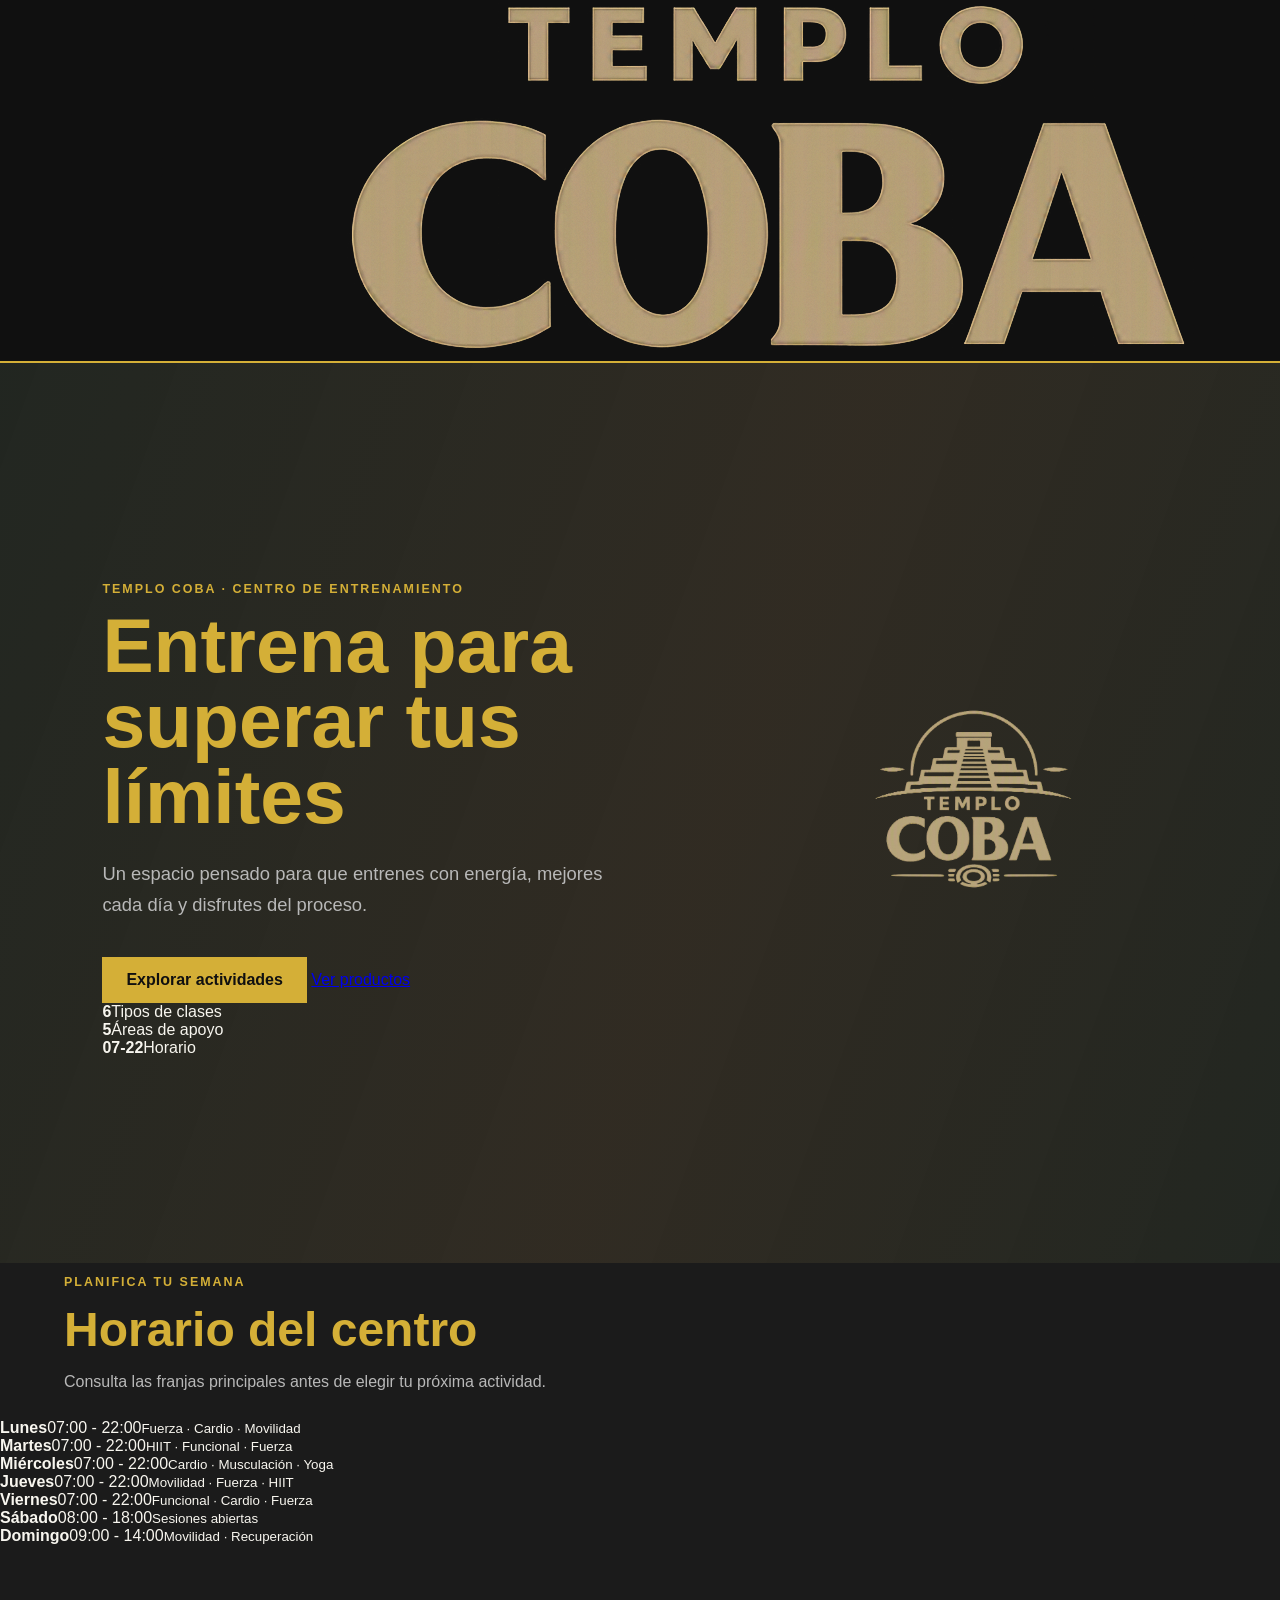
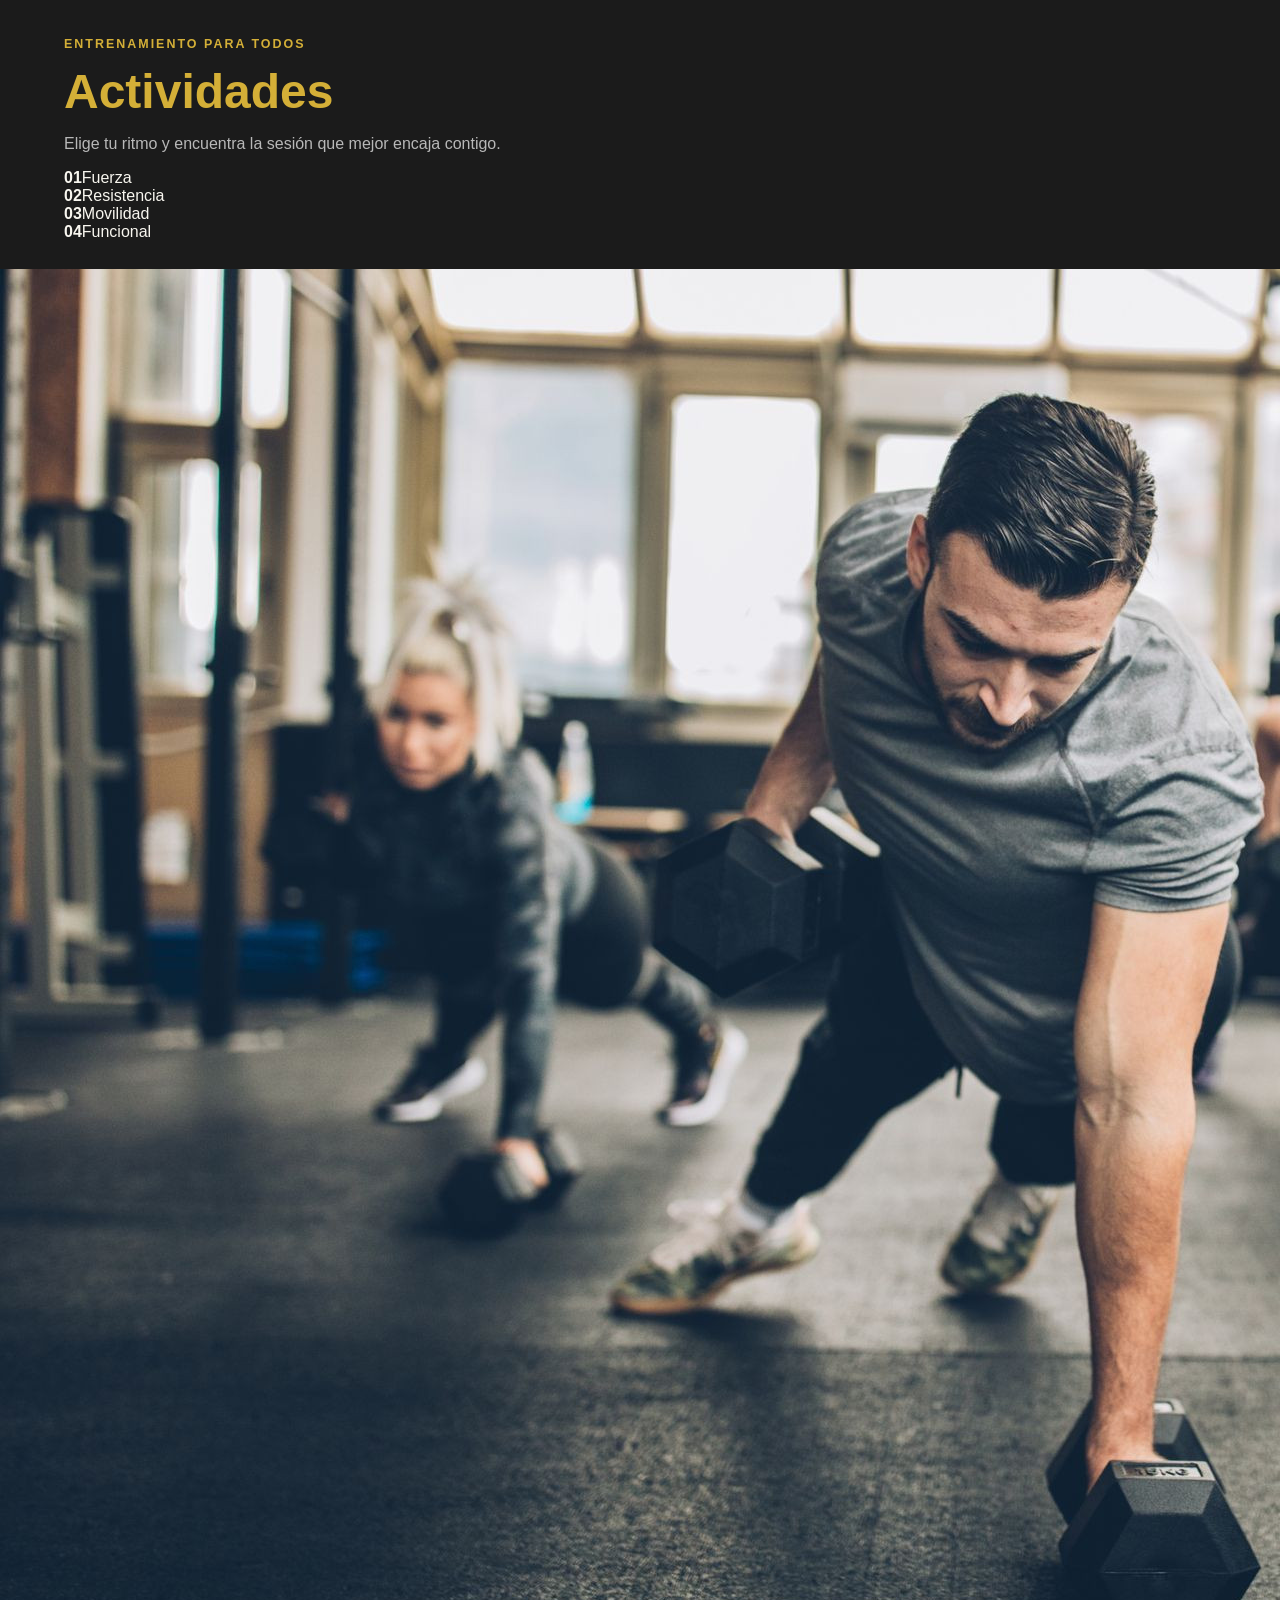
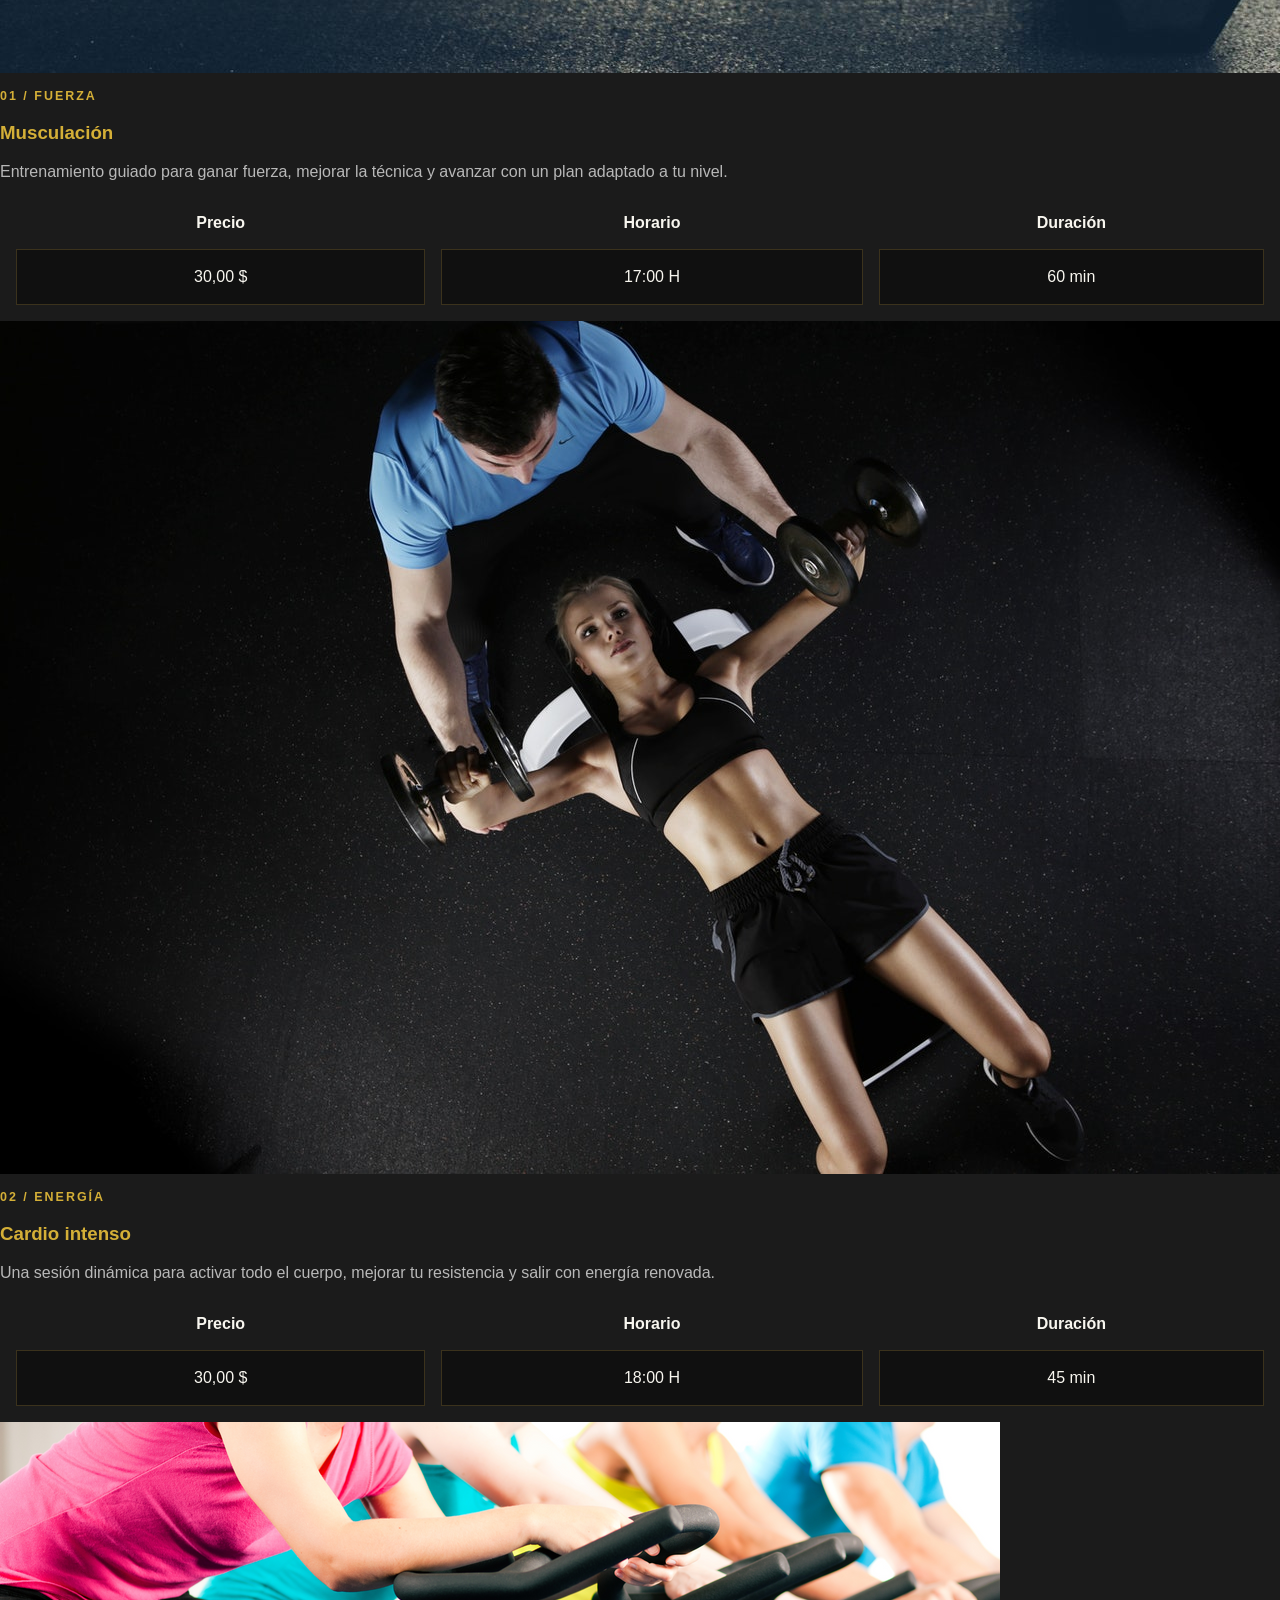
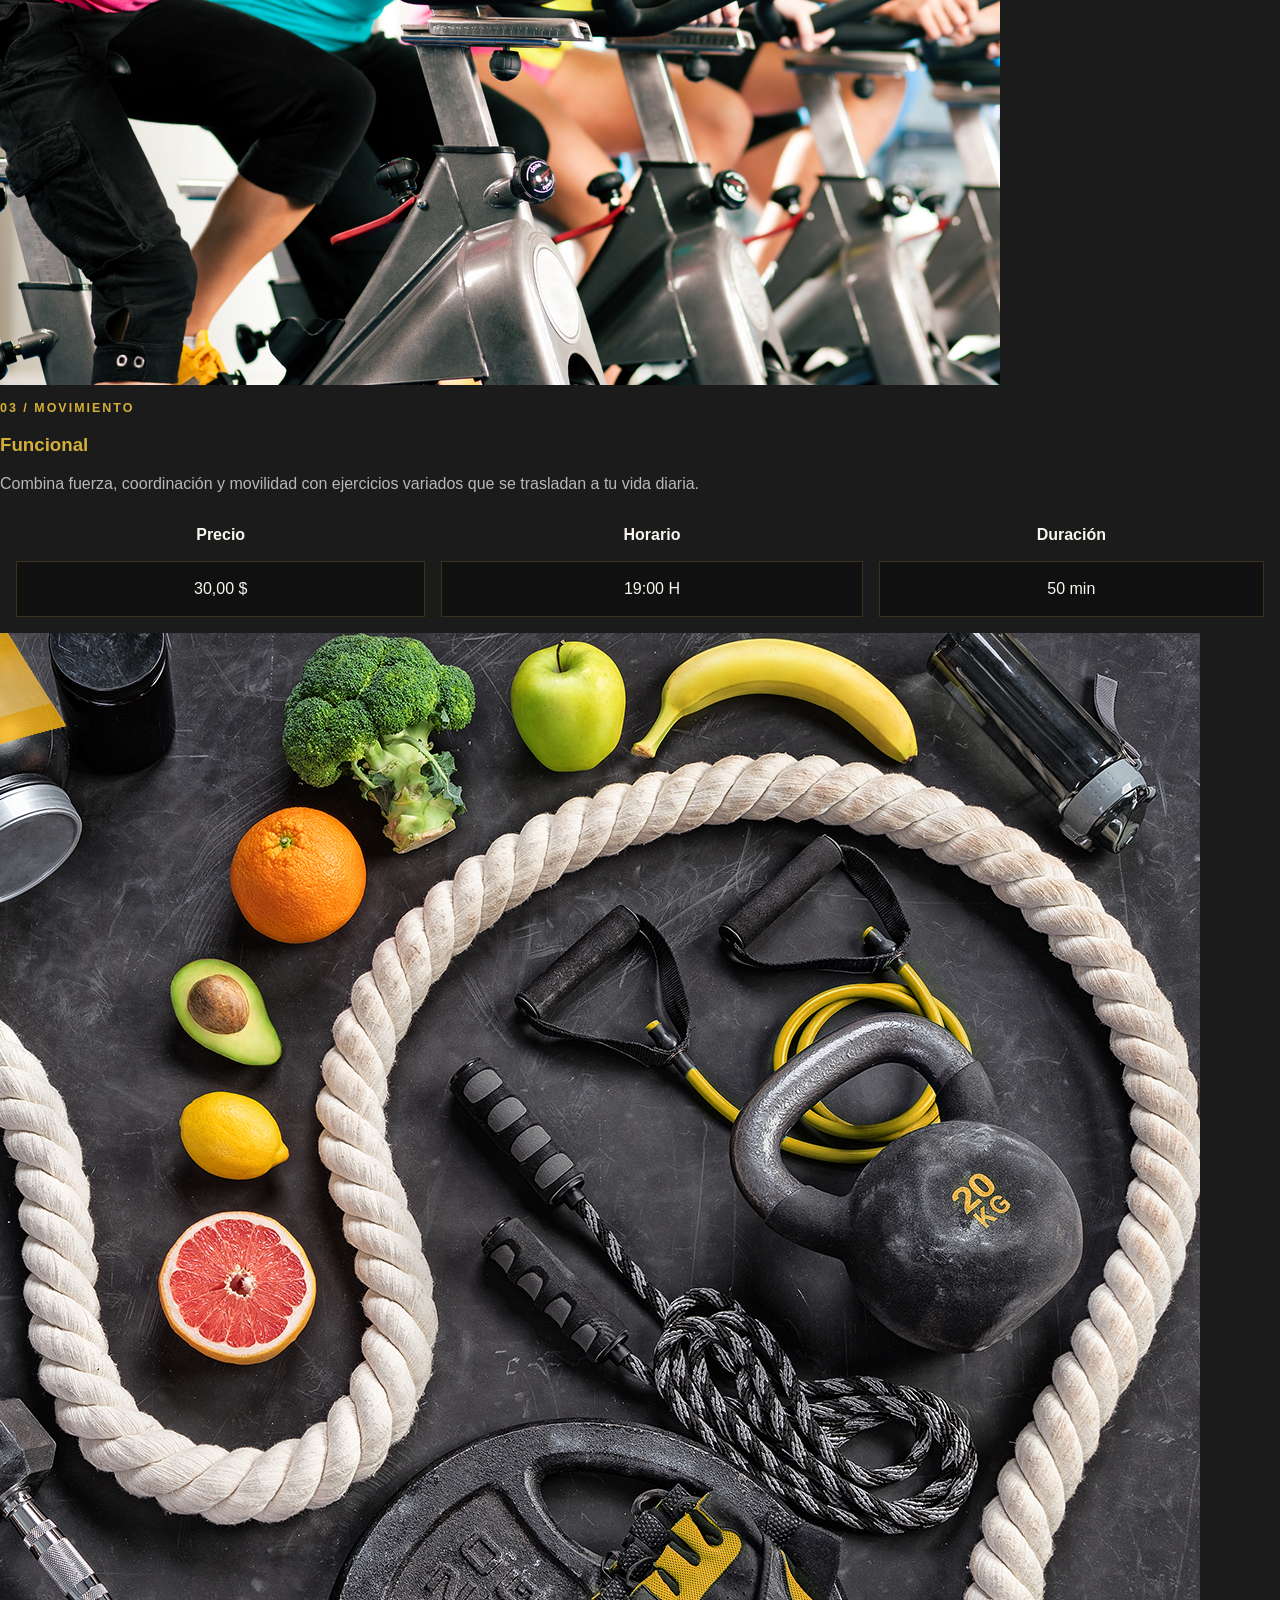
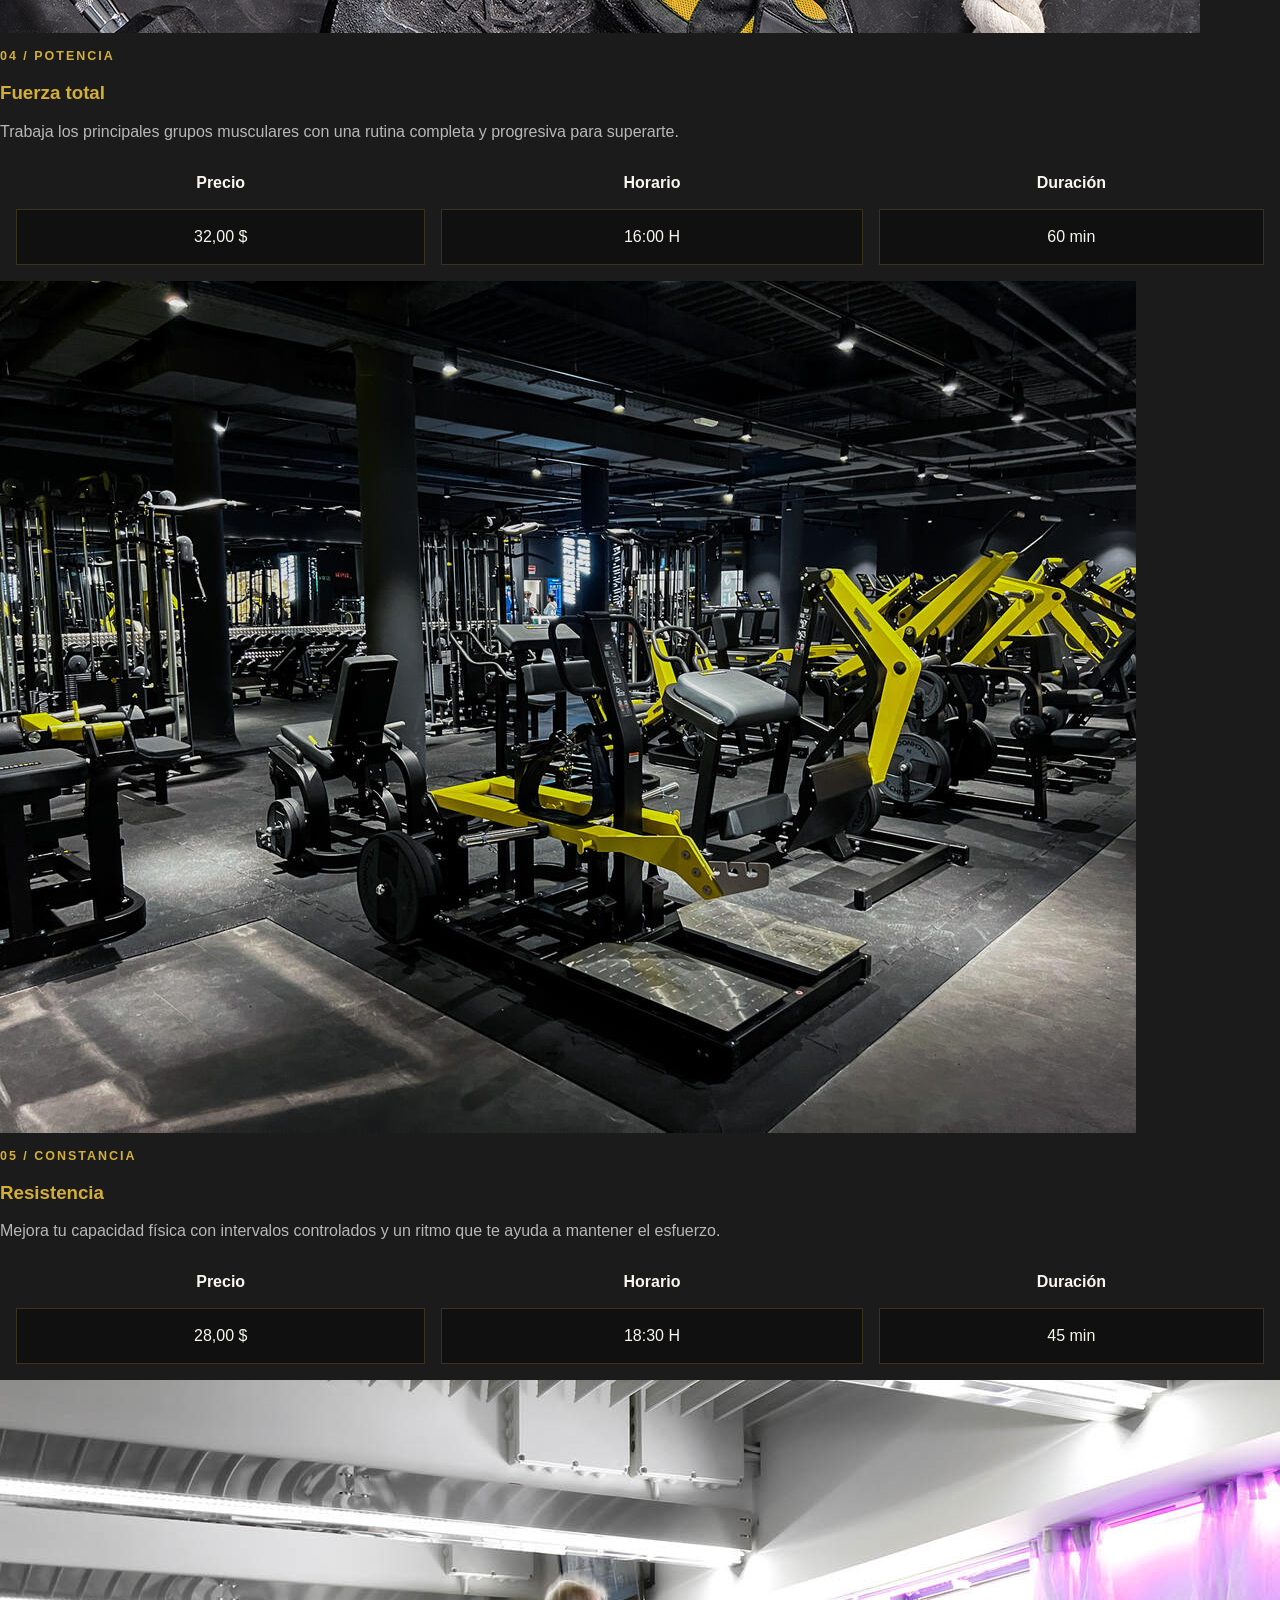
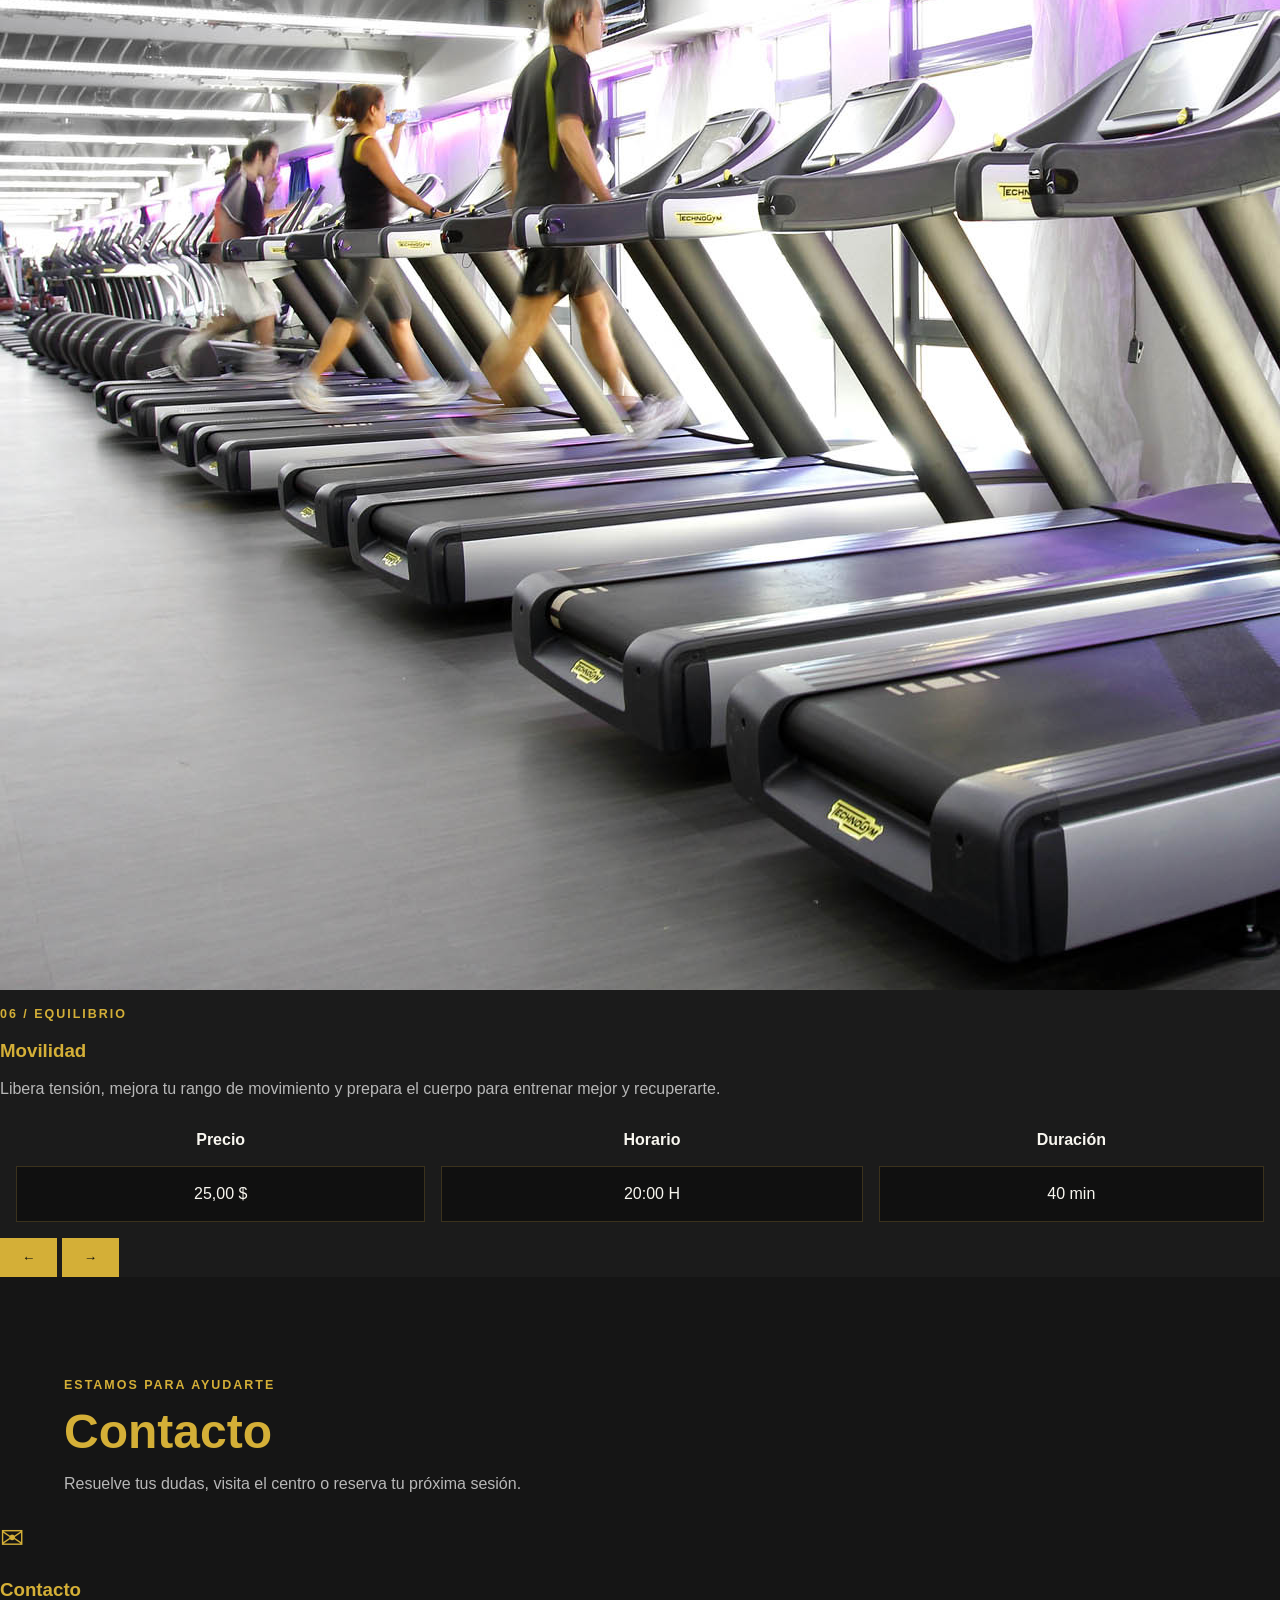
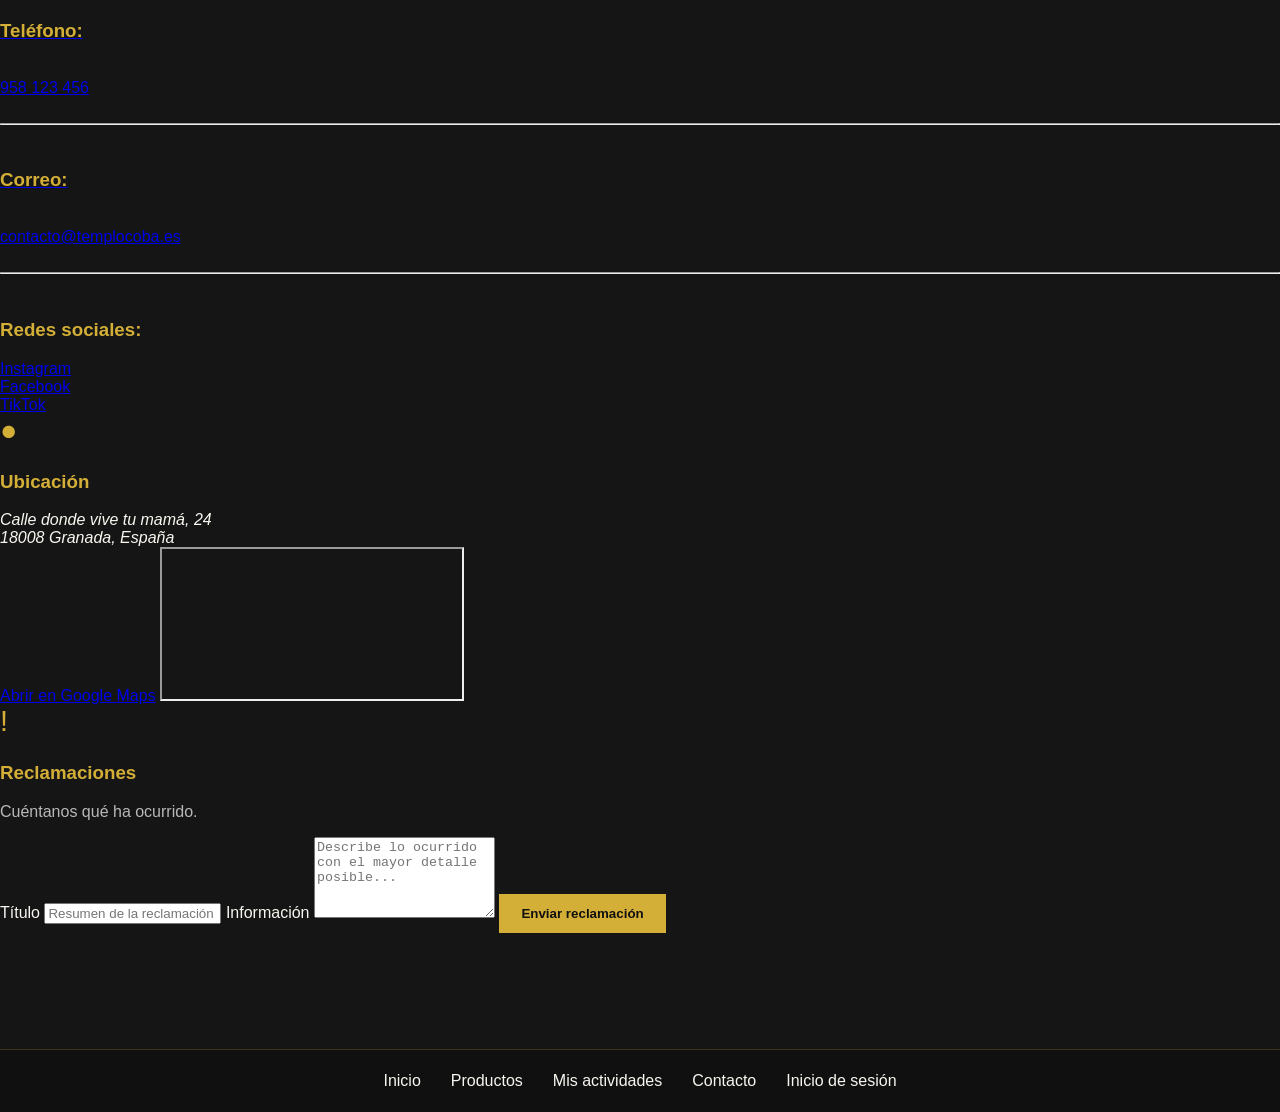
==== index.html @ beb4ecbe "index" ====
<!DOCTYPE html>
<html lang="es">
<head>
    <meta charset="UTF-8">
    <meta name="viewport" content="width=device-width, initial-scale=1.0">
    <title>Practica de página web</title>
    <link rel="stylesheet" href="assets/css/styles.css">
    <script src="assets/js/script.js" defer></script>
</head>
<body class="inicio-pagina">
    <header>
        <table id="tabla-encabezado">
            <tr>
                <td><a href="#inicio"><img src="assets/img/logo_sin_fondo_texto.png" alt="Imagen del logotipo"></a></td>
                <td><a href="#inicio">Inicio</a></td>
                <td><a href="assets/html/productos.html#productos">Productos</a></td>
                <td><a href="assets/html/mis_actividades.html#mis-actividades">Mis actividades</a></td>
                <td><a href="#contacto">Contacto</a></td>
                <td><a href="assets/html/inicio_de_sesion.html#inicio-sesion">Inicio de sesión</a></td>
            </tr>
        </table>
    </header>
<nav id="inicio" class="inicio-hero">
    <video class="inicio-video" autoplay muted loop playsinline aria-hidden="true">
        <source src="assets/img/video_inicio.mp4" type="video/mp4">
    </video>
    <div class="inicio-contenido">
        <p class="inicio-etiqueta">TEMPLO COBA · CENTRO DE ENTRENAMIENTO</p>
        <h1>Entrena para superar tus límites</h1>
        <p>Un espacio pensado para que entrenes con energía, mejores cada día y disfrutes del proceso.</p>
        <div class="inicio-acciones">
            <a class="boton-dorado" href="#actividades">Explorar actividades</a>
            <a class="boton-contorno" href="assets/html/productos.html#productos">Ver productos</a>
        </div>
        <div class="inicio-datos" aria-label="Datos del centro">
            <div><strong>6</strong><span>Tipos de clases</span></div>
            <div><strong>5</strong><span>Áreas de apoyo</span></div>
            <div><strong>07-22</strong><span>Horario</span></div>
        </div>
    </div>
    <img src="assets/img/logo_sin_fondo.png" alt="Logotipo del centro deportivo" id="logo-inicio">
</nav>
<section id="horario-inicio" class="horario-inicio">
    <div class="seccion-cabecera">
        <p class="inicio-etiqueta">PLANIFICA TU SEMANA</p>
        <h2>Horario del centro</h2>
        <p>Consulta las franjas principales antes de elegir tu próxima actividad.</p>
    </div>
    <div class="horario-inicio-grid">
        <article><strong>Lunes</strong><span>07:00 - 22:00</span><small>Fuerza · Cardio · Movilidad</small></article>
        <article><strong>Martes</strong><span>07:00 - 22:00</span><small>HIIT · Funcional · Fuerza</small></article>
        <article><strong>Miércoles</strong><span>07:00 - 22:00</span><small>Cardio · Musculación · Yoga</small></article>
        <article><strong>Jueves</strong><span>07:00 - 22:00</span><small>Movilidad · Fuerza · HIIT</small></article>
        <article><strong>Viernes</strong><span>07:00 - 22:00</span><small>Funcional · Cardio · Fuerza</small></article>
        <article><strong>Sábado</strong><span>08:00 - 18:00</span><small>Sesiones abiertas</small></article>
        <article><strong>Domingo</strong><span>09:00 - 14:00</span><small>Movilidad · Recuperación</small></article>
    </div>
</section>
<nav id="actividades">
    <div class="seccion-cabecera">
        <p class="inicio-etiqueta">ENTRENAMIENTO PARA TODOS</p>
        <h2>Actividades</h2>
        <p>Elige tu ritmo y encuentra la sesión que mejor encaja contigo.</p>
        <div class="actividades-resumen" aria-label="Resumen de actividades">
            <div><strong>01</strong><span>Fuerza</span></div>
            <div><strong>02</strong><span>Resistencia</span></div>
            <div><strong>03</strong><span>Movilidad</span></div>
            <div><strong>04</strong><span>Funcional</span></div>
        </div>
    </div>
    <div class="ventana-actividades" aria-label="Carrusel de actividades">
        <div class="pista-actividades">
            <article class="tarjeta-actividad activo">
                <img src="assets/img/actividad1.jpg" alt="Clase de musculación">
                <div class="contenido-actividad">
                    <p class="inicio-etiqueta">01 / FUERZA</p>
                    <h3>Musculación</h3>
                    <p>Entrenamiento guiado para ganar fuerza, mejorar la técnica y avanzar con un plan adaptado a tu nivel.</p>
                    <table class="detalles-actividad">
                        <tr><th>Precio</th><th>Horario</th><th>Duración</th></tr>
                        <tr><td>30,00 $</td><td>17:00 H</td><td>60 min</td></tr>
                    </table>
                </div>
            </article>
            <article class="tarjeta-actividad">
                <img src="assets/img/actividad2.jpg" alt="Clase de cardio">
                <div class="contenido-actividad">
                    <p class="inicio-etiqueta">02 / ENERGÍA</p>
                    <h3>Cardio intenso</h3>
                    <p>Una sesión dinámica para activar todo el cuerpo, mejorar tu resistencia y salir con energía renovada.</p>
                    <table class="detalles-actividad">
                        <tr><th>Precio</th><th>Horario</th><th>Duración</th></tr>
                        <tr><td>30,00 $</td><td>18:00 H</td><td>45 min</td></tr>
                    </table>
                </div>
            </article>
            <article class="tarjeta-actividad">
                <img src="assets/img/actividad3.png" alt="Clase de entrenamiento funcional">
                <div class="contenido-actividad">
                    <p class="inicio-etiqueta">03 / MOVIMIENTO</p>
                    <h3>Funcional</h3>
                    <p>Combina fuerza, coordinación y movilidad con ejercicios variados que se trasladan a tu vida diaria.</p>
                    <table class="detalles-actividad">
                        <tr><th>Precio</th><th>Horario</th><th>Duración</th></tr>
                        <tr><td>30,00 $</td><td>19:00 H</td><td>50 min</td></tr>
                    </table>
                </div>
            </article>
            <article class="tarjeta-actividad">
                <img src="assets/img/actividad4.png" alt="Clase de fuerza">
                <div class="contenido-actividad">
                    <p class="inicio-etiqueta">04 / POTENCIA</p>
                    <h3>Fuerza total</h3>
                    <p>Trabaja los principales grupos musculares con una rutina completa y progresiva para superarte.</p>
                    <table class="detalles-actividad">
                        <tr><th>Precio</th><th>Horario</th><th>Duración</th></tr>
                        <tr><td>32,00 $</td><td>16:00 H</td><td>60 min</td></tr>
                    </table>
                </div>
            </article>
            <article class="tarjeta-actividad">
                <img src="assets/img/actividad5.jpg" alt="Clase de resistencia">
                <div class="contenido-actividad">
                    <p class="inicio-etiqueta">05 / CONSTANCIA</p>
                    <h3>Resistencia</h3>
                    <p>Mejora tu capacidad física con intervalos controlados y un ritmo que te ayuda a mantener el esfuerzo.</p>
                    <table class="detalles-actividad">
                        <tr><th>Precio</th><th>Horario</th><th>Duración</th></tr>
                        <tr><td>28,00 $</td><td>18:30 H</td><td>45 min</td></tr>
                    </table>
                </div>
            </article>
            <article class="tarjeta-actividad">
                <img src="assets/img/actividad6.jpg" alt="Clase de movilidad">
                <div class="contenido-actividad">
                    <p class="inicio-etiqueta">06 / EQUILIBRIO</p>
                    <h3>Movilidad</h3>
                    <p>Libera tensión, mejora tu rango de movimiento y prepara el cuerpo para entrenar mejor y recuperarte.</p>
                    <table class="detalles-actividad">
                        <tr><th>Precio</th><th>Horario</th><th>Duración</th></tr>
                        <tr><td>25,00 $</td><td>20:00 H</td><td>40 min</td></tr>
                    </table>
                </div>
            </article>
        </div>
        <button class="flecha-carrusel flecha-carrusel-anterior" type="button" aria-label="Actividad anterior">&#8592;</button>
        <button class="flecha-carrusel flecha-carrusel-siguiente" type="button" aria-label="Siguiente actividad">&#8594;</button>
    </div>
</nav>
<nav id="contacto" class="contacto-seccion">
    <div class="seccion-cabecera">
        <p class="inicio-etiqueta">ESTAMOS PARA AYUDARTE</p>
        <h2>Contacto</h2>
        <p>Resuelve tus dudas, visita el centro o reserva tu próxima sesión.</p>
    </div>
    <div class="cuadricula-contacto cuadricula-contacto-principal">
        <article class="tarjeta-contacto tarjeta-formulario-contacto">
            <div class="tarjeta-contacto-cabecera">
                <span class="contacto-icono" aria-hidden="true">&#9993;</span>
                <div><h3>Contacto</h3></div>
            </div>
            <div class="datos-contacto">
                <a href="tel:+34958123456"><strong><h3>Teléfono:</h3></strong><br><span>958 123 456</span></a><br><br><hr><br>
                <a href="mailto:hola@templocoba.es"><strong><h3>Correo:</h3></strong><br><span>contacto@templocoba.es</span></a><br><br><hr><br>
                <div class="redes-sociales"><strong><h3>Redes sociales: </h3></strong><span><a href="https://www.instagram.com/" target="_blank" rel="noreferrer">Instagram</a><br><a href="https://www.facebook.com/" target="_blank" rel="noreferrer">Facebook</a><br><a href="https://www.tiktok.com/" target="_blank" rel="noreferrer">TikTok</a><br></span></div>
            </div>
        </article>
        <article class="tarjeta-contacto tarjeta-ubicacion">
            <div class="tarjeta-contacto-cabecera">
                <span class="contacto-icono" aria-hidden="true">&#9679;</span>
                <div><h3>Ubicación</h3></div>
            </div>
            <address>Calle donde vive tu mamá, 24<br>18008 Granada, España</address>
            <a class="ubicacion-enlace" href="https://www.google.com/maps?sca_esv=8e748a2716bd8857&biw=1536&bih=730&sxsrf=APpeQntfjoy1fodwVSyEotH2wi1xzDpHlQ:1790341624979&uact=5&gs_lp=[base64]&um=1&ie=UTF-8&fb=1&gl=es&sa=X&geocode=KZ0uzh2w_XENMW5mI2Q4W2_-&daddr=C.+Joaqu%C3%ADn+Blume,+2,+18200+Maracena,+Granada" target="_blank" rel="noreferrer">Abrir en Google Maps</a>
            <iframe title="Mapa de ubicación de Templo Coba" src="https://www.google.com/maps?q=Avenida+del+Deporte+24+Madrid&output=embed" loading="lazy"></iframe>
        </article>
        <article class="tarjeta-contacto tarjeta-reclamaciones">
            <div class="tarjeta-contacto-cabecera">
                <span class="contacto-icono" aria-hidden="true">!</span>
                <div><h3>Reclamaciones</h3></div>
            </div>
            <p>Cuéntanos qué ha ocurrido.</p>
            <form id="formulario-reclamacion" class="contacto-form">
                <label for="titulo-reclamacion">Título</label>
                <input id="titulo-reclamacion" name="titulo" type="text" placeholder="Resumen de la reclamación" required>
                <label for="informacion-reclamacion">Información</label>
                <textarea id="informacion-reclamacion" name="informacion" rows="5" placeholder="Describe lo ocurrido con el mayor detalle posible..." required></textarea>
                <button type="submit">Enviar reclamación</button>
                <p id="estado-reclamacion" class="contacto-estado" role="status" aria-live="polite"></p>
            </form>
        </article>
    </div>
</nav>

<footer>
    <table>
        <tr>
            <td><a href="#inicio">Inicio</a></td>
            <td><a href="assets/html/productos.html#productos">Productos</a></td>
            <td><a href="assets/html/mis_actividades.html#mis-actividades">Mis actividades</a></td>
            <td><a href="#contacto">Contacto</a></td>
                <td><a href="assets/html/inicio_de_sesion.html#inicio-sesion">Inicio de sesión</a></td>
        </tr>
    </table>
</footer>
</body>
</html>
---- assets/css/styles.css ----
:root {
    --negro: #101010;
    --carbon: #1b1b1b;
    --dorado: #d4af37;
    --blanco: #f8f6ef;
    --gris: #b8b8b8;
}

* {
    box-sizing: border-box;
}

body {
    background: var(--carbon);
    color: var(--blanco);
    display: flex;
    flex-direction: column;
    font-family: Arial, sans-serif;
    min-height: 100vh;
    margin: 0;
}

header {
    background: var(--negro);
    border-bottom: 2px solid var(--dorado);
    color: var(--blanco);
    width: 100%;
}

#headertable {
    width: 100%;
    table-layout: fixed;
    border-collapse: collapse;
}

#headertable td {
    width: 16.66%;
    text-align: center;
    padding: 10px 0;
}

#headertable img {
    display: block;
    height: 54px;
    margin: auto;
    max-width: 100px;
    object-fit: contain;
}

#headertable a {
    display: block;
    color: var(--blanco);
    text-decoration: none;
    transition: color 0.2s ease;
}

#headertable a:hover,
footer a:hover {
    color: var(--dorado);
}

nav {
    padding: 42px 24px;
    width: 100%;
}

nav > img {
    display: block;
    height: 180px;
    margin: 0 auto 28px;
    max-width: 100%;
    object-fit: contain;
}
#logo_inicio{
    display: block;
    height: 500px;
    max-width: 100%;
    object-fit: contain;
}

.inicio-hero {
    align-items: center;
    background: linear-gradient(110deg, rgba(35, 40, 34, 0.9) 0%, rgba(60, 52, 39, 0.679) 55%, rgba(35, 40, 34, 0.9) 100%);
    display: flex;
    gap: 48px;
    justify-content: space-between;
    min-height: 900px;
    overflow: hidden;
    padding: 72px 8%;
    position: relative;
}

.inicio-video {
    height: 100%;
    inset: 0;
    object-fit: cover;
    position: absolute;
    width: 100%;
    z-index: -2;
}

.inicio-hero::before {
    animation: revelar-inicio 3s ease-out forwards;
    background: #000;
    content: "";
    inset: 0;
    position: absolute;
    z-index: -1;
}

.inicio-hero > *:not(.inicio-video) {
    position: relative;
    z-index: 1;
}

@keyframes revelar-inicio {
    from {
        opacity: 1;
    }
    to {
        opacity: 0;
    }
}

.inicio-contenido {
    max-width: 620px;
}

.inicio-contenido h1 {
    border-left: 0;
    font-size: clamp(2.6rem, 6vw, 5.4rem);
    line-height: 0.98;
    margin: 12px 0 24px;
    padding: 0;
}

.inicio-contenido > p:not(.inicio-etiqueta) {
    font-size: 1.15rem;
    line-height: 1.7;
    max-width: 520px;
}

.inicio-etiqueta {
    color: var(--dorado);
    font-size: 0.78rem;
    font-weight: bold;
    letter-spacing: 2px;
}

.boton-dorado {
    background: var(--dorado);
    color: var(--negro);
    display: inline-block;
    font-weight: bold;
    margin-top: 18px;
    padding: 14px 24px;
    text-decoration: none;
}

#actividades {
    max-width: none;
    min-height: 100vh;
    overflow: hidden;
    padding: 80px 0 0;
}

.seccion-cabecera {
    margin: 0 auto 28px;
    max-width: 1200px;
    padding: 0 24px;
}

.seccion-cabecera h2 {
    font-size: 3rem;
    margin: 8px 0;
}

.activities-window {
    min-height: calc(100vh - 230px);
    overflow: hidden;
    position: relative;
    width: 100%;
}

.activities-track {
    height: 100%;
    position: relative;
    width: 100%;
}

.activity-card {
    align-items: stretch;
    background: var(--negro);
    display: none;
    grid-template-columns: minmax(0, 1.2fr) minmax(320px, 0.8fr);
    height: calc(100vh - 230px);
    min-height: 520px;
    position: relative;
    width: 100%;
}

.activity-card.active {
    animation: aparecer-actividad 0.5s ease;
    display: grid;
}

.activity-card > img {
    display: block;
    height: 100%;
    object-fit: cover;
    width: 100%;
}

.activity-content {
    align-self: center;
    max-width: 520px;
    padding: 48px clamp(24px, 6vw, 96px);
}

.activity-content h3 {
    font-size: clamp(2rem, 4vw, 4.5rem);
    line-height: 1;
    margin: 10px 0 22px;
}

.activity-content > p:not(.inicio-etiqueta) {
    color: var(--gris);
    font-size: 1.1rem;
    line-height: 1.7;
    margin-bottom: 32px;
}

.activity-details {
    border-collapse: collapse;
    font-size: 0.82rem;
    margin: 0;
    width: 100%;
}

.activity-details th,
.activity-details td {
    border: 1px solid #3b321c;
    padding: 10px 6px;
    text-align: center;
}

.activity-details th {
    color: var(--gris);
    font-weight: normal;
}

.activity-details td {
    color: var(--blanco);
}

@keyframes aparecer-actividad {
    from {
        opacity: 0;
        transform: translateX(18px);
    }
    to {
        opacity: 1;
        transform: translateX(0);
    }
}

.carousel-arrow {
    align-items: center;
    background: var(--dorado);
    border: 0;
    border-radius: 50%;
    color: var(--negro);
    cursor: pointer;
    display: flex;
    font-size: 1.8rem;
    height: 54px;
    justify-content: center;
    position: absolute;
    top: 50%;
    transform: translateY(-50%);
    transition: background 0.2s ease, transform 0.2s ease;
    width: 54px;
    z-index: 2;
}

.carousel-arrow:hover {
    background: var(--blanco);
    transform: translateY(-50%) scale(1.08);
}

.carousel-arrow-prev {
    left: 24px;
}

.carousel-arrow-next {
    right: 24px;
}

nav table {
    border-collapse: separate;
    border-spacing: 16px;
    width: 100%;
}

nav td {
    background: var(--negro);
    border: 1px solid #3b321c;
    padding: 18px;
    text-align: center;
    vertical-align: top;
}

nav td img {
    height: 150px;
    max-width: 100%;
    object-fit: contain;
}

h1, h2, h3 {
    color: var(--dorado);
}

h1 {
    border-left: 4px solid var(--dorado);
    font-size: 2rem;
    padding-left: 12px;
}

p {
    color: var(--gris);
}

footer {
    background: var(--negro);
    border-top: 1px solid #3b321c;
    padding: 20px 24px;
    border-collapse: collapse;
}

footer table {
    margin: auto;
}

footer td {
    padding: 0 14px;
}

footer a {
    color: var(--blanco);
    text-decoration: none;
}

button {
    background: var(--dorado);
    border: 0;
    color: var(--negro);
    cursor: pointer;
    font-weight: bold;
    padding: 12px 22px;
}

@media (max-width: 760px) {
    #headertable,
    #headertable tbody,
    #headertable tr,
    #headertable td {
        display: block;
        width: 100%;
    }

    #headertable td {
        padding: 8px;
    }

    nav table,
    nav tbody,
    nav tr,
    nav td {
        display: block;
    }

    nav td {
        margin-bottom: 14px;
    }

    .inicio-hero {
        display: block;
        min-height: 0;
        padding: 58px 24px 42px;
    }

    #logo_inicio {
        height: 220px;
        margin: 28px auto 0;
    }

    .activity-card {
        grid-template-columns: 1fr;
        height: calc(100vh - 230px);
        min-height: 560px;
    }

    .activity-card > img {
        height: 42vh;
        min-height: 220px;
    }

    .activity-content {
        padding: 24px 56px;
    }

    .activity-content h3 {
        font-size: 2.2rem;
    }

    .activity-content > p:not(.inicio-etiqueta) {
        font-size: 0.95rem;
        line-height: 1.5;
        margin-bottom: 18px;
    }

    .activity-details {
        display: table;
    }

    .activity-details tbody {
        display: table-row-group;
    }

    .activity-details tr {
        display: table-row;
    }

    .activity-details th,
    .activity-details td {
        display: table-cell;
        margin: 0;
    }

    .carousel-arrow {
        font-size: 1.3rem;
        height: 42px;
        width: 42px;
    }

    .carousel-arrow-prev {
        left: 10px;
    }

    .carousel-arrow-next {
        right: 10px;
    }

    footer td {
        display: block;
        padding: 6px;
        text-align: center;
    }
}

.contacto-seccion {
    background: #151515;
    max-width: none;
    padding: 88px 0 100px;
}

.contacto-grid {
    display: grid;
    gap: 18px;
    grid-template-columns: repeat(3, minmax(0, 1fr));
    margin: 0 auto;
    max-width: 1200px;
    padding: 0 24px;
}

.contacto-card {
    background: var(--negro);
    border: 1px solid #3b321c;
    min-height: 250px;
    padding: 28px;
}

.contacto-icono {
    color: var(--dorado);
    display: block;
    font-size: 1.8rem;
    margin-bottom: 24px;
}

.contacto-card h3 {
    font-size: 1.3rem;
    margin: 0 0 12px;
}

.contacto-card p {
    line-height: 1.6;
    min-height: 52px;
}

.contacto-card a {
    color: var(--dorado);
    font-weight: bold;
    text-decoration: none;
}

.contacto-card a:hover {
    color: var(--blanco);
}
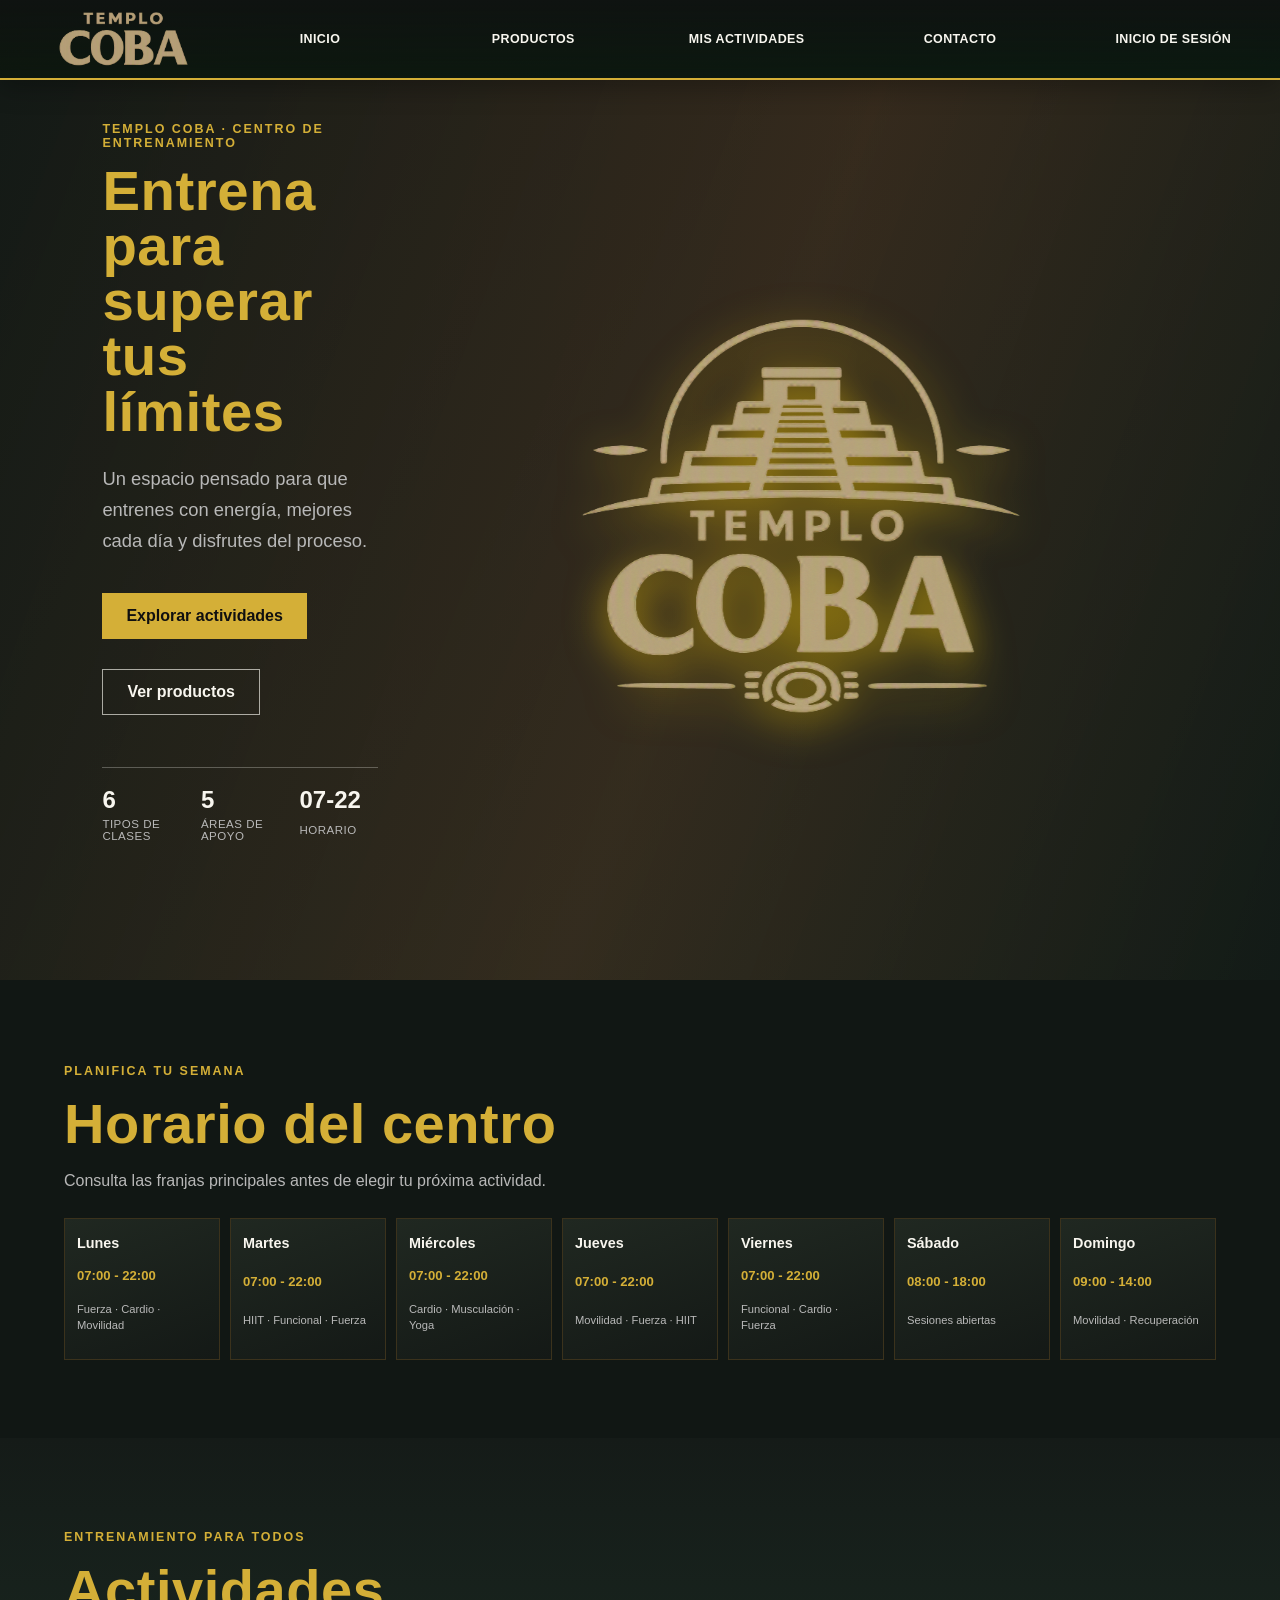
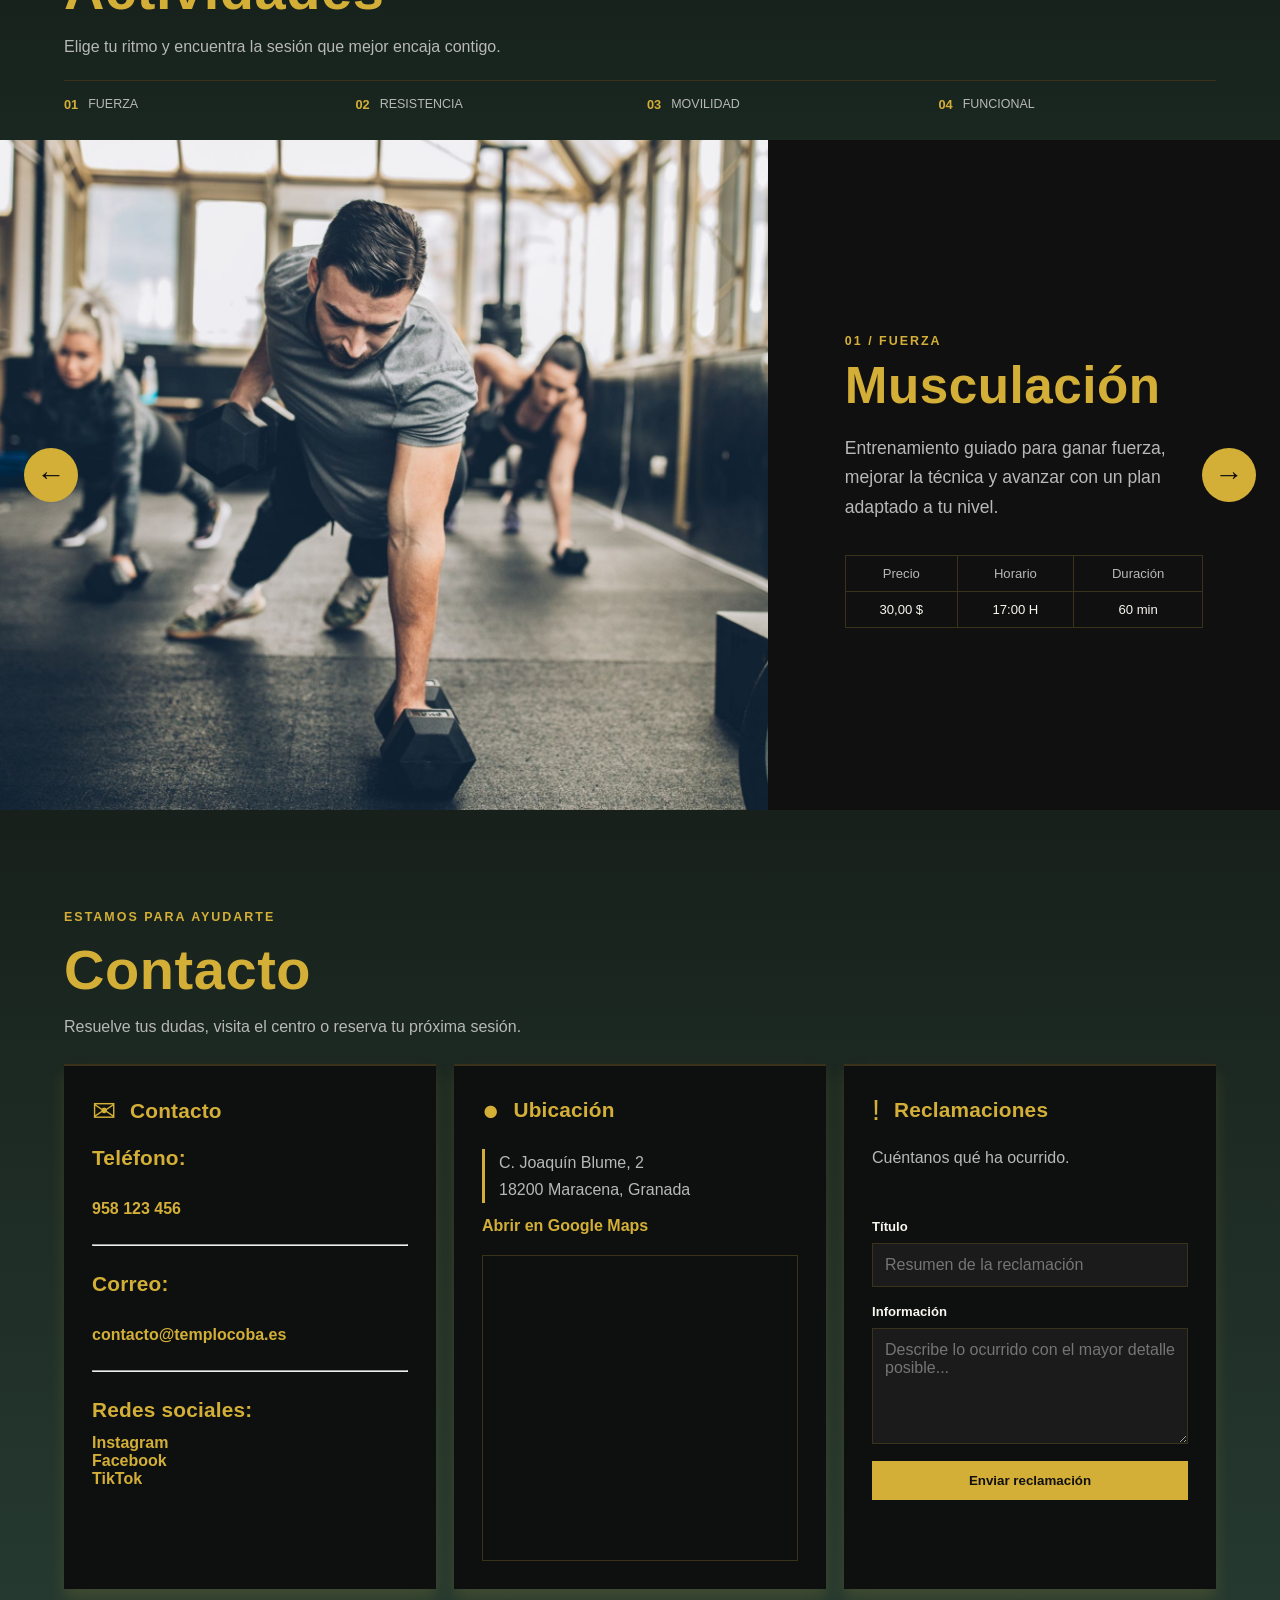
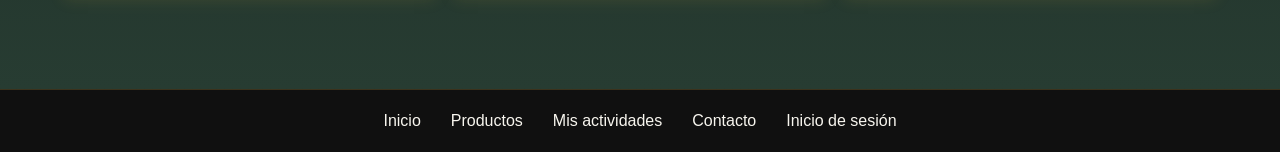
==== commit a2b36b01: "Fotos actualizadas y mejora de mis actividades" ====
--- a/index.html
+++ b/index.html
@@ -8,6 +8,7 @@
     <script src="assets/js/script.js" defer></script>
 </head>
 <body class="inicio-pagina">
+    <!-- NAVEGACION PRINCIPAL -->
     <header>
         <table id="tabla-encabezado">
             <tr>
@@ -20,6 +21,7 @@
             </tr>
         </table>
     </header>
+<!-- PORTADA -->
 <nav id="inicio" class="inicio-hero">
     <video class="inicio-video" autoplay muted loop playsinline aria-hidden="true">
         <source src="assets/img/video_inicio.mp4" type="video/mp4">
@@ -40,6 +42,7 @@
     </div>
     <img src="assets/img/logo_sin_fondo.png" alt="Logotipo del centro deportivo" id="logo-inicio">
 </nav>
+<!-- HORARIO -->
 <section id="horario-inicio" class="horario-inicio">
     <div class="seccion-cabecera">
         <p class="inicio-etiqueta">PLANIFICA TU SEMANA</p>
@@ -56,6 +59,7 @@
         <article><strong>Domingo</strong><span>09:00 - 14:00</span><small>Movilidad · Recuperación</small></article>
     </div>
 </section>
+<!-- ACTIVIDADES -->
 <nav id="actividades">
     <div class="seccion-cabecera">
         <p class="inicio-etiqueta">ENTRENAMIENTO PARA TODOS</p>
@@ -147,6 +151,7 @@
         <button class="flecha-carrusel flecha-carrusel-siguiente" type="button" aria-label="Siguiente actividad">&#8594;</button>
     </div>
 </nav>
+<!-- CONTACTO -->
 <nav id="contacto" class="contacto-seccion">
     <div class="seccion-cabecera">
         <p class="inicio-etiqueta">ESTAMOS PARA AYUDARTE</p>
@@ -170,9 +175,9 @@
                 <span class="contacto-icono" aria-hidden="true">&#9679;</span>
                 <div><h3>Ubicación</h3></div>
             </div>
-            <address>Calle donde vive tu mamá, 24<br>18008 Granada, España</address>
-            <a class="ubicacion-enlace" href="https://www.google.com/maps?sca_esv=8e748a2716bd8857&biw=1536&bih=730&sxsrf=APpeQntfjoy1fodwVSyEotH2wi1xzDpHlQ:1790341624979&uact=5&gs_lp=[base64]&um=1&ie=UTF-8&fb=1&gl=es&sa=X&geocode=KZ0uzh2w_XENMW5mI2Q4W2_-&daddr=C.+Joaqu%C3%ADn+Blume,+2,+18200+Maracena,+Granada" target="_blank" rel="noreferrer">Abrir en Google Maps</a>
-            <iframe title="Mapa de ubicación de Templo Coba" src="https://www.google.com/maps?q=Avenida+del+Deporte+24+Madrid&output=embed" loading="lazy"></iframe>
+            <address>C. Joaquín Blume, 2<br>18200 Maracena, Granada</address>
+            <a class="ubicacion-enlace" href="https://www.google.com/maps/dir//Instituto+FOC+-+FP+Inform%C3%A1tica+Presencial+y+Online,+C.+Joaqu%C3%ADn+Blume,+2,+18200+Maracena,+Granada/@36.7198208,-3.530037,11169m/data=!3m1!1e3!4m8!4m7!1m0!1m5!1m1!1s0xd71fdb01dce2e9d:0xfe6f5b386423666e!2m2!1d-3.6267886!2d37.2095557?entry=ttu&g_ep=EgoyMDI2MDkyOS4wIKXMDSoASAFQAw%3D%3D" target="_blank" rel="noreferrer">Abrir en Google Maps</a>
+            <iframe title="Mapa de ubicación de Templo Coba" src="https://www.google.com/maps?q=37.2095557,-3.6267886&z=17&output=embed" loading="lazy"></iframe>
         </article>
         <article class="tarjeta-contacto tarjeta-reclamaciones">
             <div class="tarjeta-contacto-cabecera">
@@ -191,7 +196,6 @@
         </article>
     </div>
 </nav>
-
 <footer>
     <table>
         <tr>
--- a/assets/css/styles.css
+++ b/assets/css/styles.css
@@ -1,152 +1,154 @@
+/* VARIABLES Y ESTILOS BASE */
 :root {
     --negro: #101010;
     --carbon: #1b1b1b;
     --dorado: #d4af37;
     --blanco: #f8f6ef;
     --gris: #b8b8b8;
-}
-
+    --verde: #8fae99;
+    --linea: rgba(212, 175, 55, 0.28);
+    --sombra: 0 18px 45px rgba(0, 0, 0, 0.24);}
 * {
-    box-sizing: border-box;
-}
-
+    box-sizing: border-box;}
 body {
-    background: var(--carbon);
+    background: linear-gradient(145deg, #390000 -50%, #17201b 50%, #6a5200 150%);
     color: var(--blanco);
     display: flex;
     flex-direction: column;
-    font-family: Arial, sans-serif;
+    font-family: "Trebuchet MS", "Segoe UI", sans-serif;
     min-height: 100vh;
-    margin: 0;
-}
-
+    margin: 0;}
 header {
-    background: var(--negro);
+    background: linear-gradient(0deg, rgba(0, 27, 15, 0.663) 0%, rgb(15, 19, 17) 100%);
     border-bottom: 2px solid var(--dorado);
-    color: var(--blanco);
-    width: 100%;
-}
-
-#headertable {
+    box-shadow: 0 8px 26px rgba(0, 0, 0, 0.28);
+    backdrop-filter: blur(12px);
+    position: sticky;
+    top: 0;
+    z-index: 100;
+    color: var(--blanco);
+    width: 100%;}
+#tabla-encabezado {
     width: 100%;
     table-layout: fixed;
-    border-collapse: collapse;
-}
-
-#headertable td {
+    border-collapse: collapse;}
+#tabla-encabezado td {
     width: 16.66%;
     text-align: center;
-    padding: 10px 0;
-}
-
-#headertable img {
+    padding: 12px 6px;}
+#tabla-encabezado img {
     display: block;
     height: 54px;
     margin: auto;
-    max-width: 100px;
-    object-fit: contain;
-}
-
-#headertable a {
+    max-width: 240px;
+    object-fit: contain;}
+#tabla-encabezado a {
     display: block;
     color: var(--blanco);
+    font-size: 0.78rem;
+    font-weight: bold;
+    letter-spacing: 0.4px;
     text-decoration: none;
-    transition: color 0.2s ease;
-}
-
-#headertable a:hover,
+    text-transform: uppercase;
+    transition: color 0.2s ease;}
+#tabla-encabezado a:hover,
 footer a:hover {
-    color: var(--dorado);
-}
-
+    color: var(--dorado);}
+/* NAVEGACION Y PORTADA */
 nav {
     padding: 42px 24px;
-    width: 100%;
-}
-
+    width: 100%;}
+nav[id], section[id] {
+    scroll-margin-top: 92px;}
 nav > img {
     display: block;
     height: 180px;
     margin: 0 auto 28px;
     max-width: 100%;
-    object-fit: contain;
-}
-#logo_inicio{
+    object-fit: contain;}
+#logo-inicio{
     display: block;
-    height: 500px;
+    height: 400px;
     max-width: 100%;
     object-fit: contain;
+    animation: aparecer-logo 10s ease-out forwards, brillo-logo 1.5s ease-in-out 8s infinite alternate;}
+@keyframes aparecer-logo {
+    0% {
+        filter: blur(200px);}
+    20% {
+        filter: blur(0);}
+    21%{
+        filter: drop-shadow(0px 0px 0px rgb(255, 255, 255));}
+    30% {
+        filter: drop-shadow(0px 10px 10px rgba(0, 90, 50, 0.696));}
+    40%{
+        filter: drop-shadow(0px 0px 20px rgb(255, 255, 255));}
+    50% {
+        filter: drop-shadow(0px 10px 10px rgba(0, 90, 50, 0.696));}
+    100% {
+        filter: drop-shadow(0px 10px 20px  rgba(255, 208, 0, 0.562));}
 }
-
+@keyframes brillo-logo {
+    from {
+        filter: drop-shadow(0px 10px 20px rgba(255, 208, 0, 0.562));}
+    to {
+        filter: drop-shadow(0px 0px 15px rgba(0, 90, 50, 0.759));}
+}
 .inicio-hero {
     align-items: center;
-    background: linear-gradient(110deg, rgba(35, 40, 34, 0.9) 0%, rgba(60, 52, 39, 0.679) 55%, rgba(35, 40, 34, 0.9) 100%);
+    background: linear-gradient(110deg, rgba(18, 27, 23, 0.92) 0%, rgba(63, 53, 35, 0.68) 55%, rgba(18, 27, 23, 0.92) 100%);
     display: flex;
     gap: 48px;
     justify-content: space-between;
-    min-height: 900px;
+    min-height: 100vh;
+    min-height: 100svh;
     overflow: hidden;
     padding: 72px 8%;
-    position: relative;
-}
-
+    position: relative;}
 .inicio-video {
-    height: 100%;
+    height: 100vh;
     inset: 0;
     object-fit: cover;
-    position: absolute;
-    width: 100%;
-    z-index: -2;
-}
-
+    position: fixed;
+    width: 100vw;
+    z-index: -2;}
 .inicio-hero::before {
     animation: revelar-inicio 3s ease-out forwards;
     background: #000;
     content: "";
     inset: 0;
     position: absolute;
-    z-index: -1;
-}
-
+    z-index: -1;}
 .inicio-hero > *:not(.inicio-video) {
     position: relative;
-    z-index: 1;
-}
-
+    z-index: 1;}
 @keyframes revelar-inicio {
     from {
-        opacity: 1;
-    }
+        opacity: 1;}
     to {
-        opacity: 0;
-    }
+        opacity: 0;}
 }
-
 .inicio-contenido {
-    max-width: 620px;
-}
-
+    flex: 1 1 0;
+    max-width: 760px;
+    min-width: 0;
+    transform: translateY(-6vh);}
 .inicio-contenido h1 {
     border-left: 0;
-    font-size: clamp(2.6rem, 6vw, 5.4rem);
+    font-size: clamp(2.2rem, 4.4vw, 4rem);
     line-height: 0.98;
     margin: 12px 0 24px;
     padding: 0;
-}
-
+    text-wrap: balance;}
 .inicio-contenido > p:not(.inicio-etiqueta) {
     font-size: 1.15rem;
     line-height: 1.7;
-    max-width: 520px;
-}
-
+    max-width: 520px;}
 .inicio-etiqueta {
     color: var(--dorado);
     font-size: 0.78rem;
     font-weight: bold;
-    letter-spacing: 2px;
-}
-
+    letter-spacing: 2px;}
 .boton-dorado {
     background: var(--dorado);
     color: var(--negro);
@@ -155,40 +157,120 @@
     margin-top: 18px;
     padding: 14px 24px;
     text-decoration: none;
-}
-
+    transition: background 0.2s ease, color 0.2s ease, transform 0.2s ease;}
+.inicio-acciones {
+    align-items: center;
+    display: flex;
+    flex-wrap: wrap;
+    gap: 12px;}
+.boton-contorno {
+    border: 1px solid rgba(248, 246, 239, 0.65);
+    color: var(--blanco);
+    display: inline-block;
+    font-weight: bold;
+    margin-top: 18px;
+    padding: 13px 24px;
+    text-decoration: none;
+    transition: background 0.2s ease, color 0.2s ease;}
+.boton-dorado:hover,
+.boton-contorno:hover {
+    background: var(--blanco);
+    color: var(--negro);
+    transform: translateY(-2px);}
+.inicio-datos {
+    border-top: 1px solid rgba(248, 246, 239, 0.28);
+    display: grid;
+    gap: 20px;
+    grid-template-columns: repeat(3, minmax(0, 1fr));
+    margin-top: 52px;
+    max-width: 520px;
+    padding-top: 18px;}
+.inicio-datos div {
+    display: grid;
+    gap: 4px;}
+.inicio-datos strong {
+    color: var(--blanco);
+    font-size: 1.5rem;}
+.inicio-datos span {
+    color: var(--gris);
+    font-size: 0.72rem;
+    letter-spacing: 0.5px;
+    text-transform: uppercase;}
+.horario-inicio {
+    background: #111714;
+    padding: 72px 0 78px;}
+.horario-inicio-grid {
+    display: grid;
+    gap: 10px;
+    grid-template-columns: repeat(7, minmax(0, 1fr));
+    margin: 0 auto;
+    max-width: 1200px;
+    padding: 0 24px;}
+.horario-inicio-grid article {
+    background: linear-gradient(160deg, #202821, #141916);
+    border: 1px solid #3b321c;
+    display: grid;
+    gap: 8px;
+    min-height: 142px;
+    padding: 16px 12px;}
+.horario-inicio-grid article:hover {
+    border-color: var(--dorado);
+    transform: translateY(-3px);
+    transition: border-color 0.2s ease, transform 0.2s ease;}
+.horario-inicio-grid strong {
+    color: var(--blanco);
+    font-size: 0.9rem;}
+.horario-inicio-grid span {
+    color: var(--dorado);
+    font-size: 0.82rem;
+    font-weight: bold;}
+.horario-inicio-grid small {
+    color: var(--gris);
+    font-size: 0.7rem;
+    line-height: 1.45;}
+/* ACTIVIDADES */
 #actividades {
+    background: linear-gradient(180deg, #151b18 0%, #224332 100%);
     max-width: none;
     min-height: 100vh;
     overflow: hidden;
-    padding: 80px 0 0;
-}
-
+    padding: 80px 0 0;}
 .seccion-cabecera {
     margin: 0 auto 28px;
     max-width: 1200px;
-    padding: 0 24px;
-}
-
+    padding: 0 24px;}
 .seccion-cabecera h2 {
-    font-size: 3rem;
+    font-size: clamp(2.2rem, 5vw, 3.5rem);
     margin: 8px 0;
-}
-
-.activities-window {
+    text-wrap: balance;}
+.actividades-resumen {
+    border-top: 1px solid #3b321c;
+    display: grid;
+    gap: 14px;
+    grid-template-columns: repeat(4, minmax(0, 1fr));
+    margin-top: 24px;
+    padding-top: 16px;}
+.actividades-resumen div {
+    align-items: center;
+    display: flex;
+    gap: 10px;}
+.actividades-resumen strong {
+    color: var(--dorado);
+    font-size: 0.8rem;}
+.actividades-resumen span {
+    color: var(--gris);
+    font-size: 0.78rem;
+    text-transform: uppercase;}
+.ventana-actividades {
     min-height: calc(100vh - 230px);
     overflow: hidden;
     position: relative;
-    width: 100%;
-}
-
-.activities-track {
+    width: 100%;}
+.pista-actividades {
     height: 100%;
     position: relative;
-    width: 100%;
-}
-
-.activity-card {
+    width: 100%;}
+.tarjeta-actividad {
     align-items: stretch;
     background: var(--negro);
     display: none;
@@ -197,74 +279,53 @@
     min-height: 520px;
     position: relative;
     width: 100%;
-}
-
-.activity-card.active {
+    box-shadow: var(--sombra);}
+.tarjeta-actividad.activo {
     animation: aparecer-actividad 0.5s ease;
-    display: grid;
-}
-
-.activity-card > img {
+    display: grid;}
+.tarjeta-actividad > img {
     display: block;
     height: 100%;
     object-fit: cover;
-    width: 100%;
-}
-
-.activity-content {
+    width: 100%;}
+.contenido-actividad {
     align-self: center;
     max-width: 520px;
-    padding: 48px clamp(24px, 6vw, 96px);
-}
-
-.activity-content h3 {
+    padding: 48px clamp(24px, 6vw, 96px);}
+.contenido-actividad h3 {
     font-size: clamp(2rem, 4vw, 4.5rem);
     line-height: 1;
     margin: 10px 0 22px;
-}
-
-.activity-content > p:not(.inicio-etiqueta) {
+    text-wrap: balance;}
+.contenido-actividad > p:not(.inicio-etiqueta) {
     color: var(--gris);
     font-size: 1.1rem;
     line-height: 1.7;
-    margin-bottom: 32px;
-}
-
-.activity-details {
+    margin-bottom: 32px;}
+.detalles-actividad {
     border-collapse: collapse;
     font-size: 0.82rem;
     margin: 0;
-    width: 100%;
-}
-
-.activity-details th,
-.activity-details td {
+    width: 100%;}
+.detalles-actividad th,
+.detalles-actividad td {
     border: 1px solid #3b321c;
     padding: 10px 6px;
-    text-align: center;
-}
-
-.activity-details th {
-    color: var(--gris);
-    font-weight: normal;
-}
-
-.activity-details td {
-    color: var(--blanco);
-}
-
+    text-align: center;}
+.detalles-actividad th {
+    color: var(--gris);
+    font-weight: normal;}
+.detalles-actividad td {
+    color: var(--blanco);}
 @keyframes aparecer-actividad {
     from {
         opacity: 0;
-        transform: translateX(18px);
-    }
+        transform: translateX(18px);}
     to {
         opacity: 1;
-        transform: translateX(0);
-    }
+        transform: translateX(0);}
 }
-
-.carousel-arrow {
+.flecha-carrusel {
     align-items: center;
     background: var(--dorado);
     border: 0;
@@ -280,76 +341,309 @@
     transform: translateY(-50%);
     transition: background 0.2s ease, transform 0.2s ease;
     width: 54px;
-    z-index: 2;
-}
-
-.carousel-arrow:hover {
+    z-index: 2;}
+.flecha-carrusel:hover {
     background: var(--blanco);
-    transform: translateY(-50%) scale(1.08);
-}
-
-.carousel-arrow-prev {
-    left: 24px;
-}
-
-.carousel-arrow-next {
-    right: 24px;
-}
-
+    transform: translateY(-50%) scale(1.08);}
+.flecha-carrusel-anterior {
+    left: 24px;}
+.flecha-carrusel-siguiente {
+    right: 24px;}
 nav table {
     border-collapse: separate;
     border-spacing: 16px;
-    width: 100%;
-}
-
+    width: 100%;}
 nav td {
     background: var(--negro);
     border: 1px solid #3b321c;
     padding: 18px;
     text-align: center;
-    vertical-align: top;
-}
-
+    vertical-align: top;}
 nav td img {
     height: 150px;
     max-width: 100%;
-    object-fit: contain;
-}
-
+    object-fit: contain;}
+/* CATALOGO Y CARRITO */
+.categorias-producto {
+    display: grid;
+    gap: 16px;
+    grid-template-columns: repeat(3, minmax(0, 1fr));
+    margin: 28px 0 38px;}
+.categorias-producto button {
+    background: var(--negro);
+    border: 1px solid #3b321c;
+    color: var(--dorado);
+    cursor: pointer;
+    display: grid;
+    gap: 8px;
+    font-size: 1.1rem;
+    font-weight: bold;
+    padding: 20px;
+    text-align: left;}
+.categorias-producto button:hover,
+.categorias-producto button.activo {
+    background: #28251a;
+    border-color: var(--dorado);}
+.categorias-producto button span {
+    color: var(--gris);
+    font-size: 0.9rem;
+    font-weight: normal;
+    line-height: 1.5;}
+.catalogo-encabezado {
+    align-items: end;
+    display: flex;
+    gap: 24px;
+    justify-content: space-between;
+    margin: 0 auto;
+    max-width: 1280px;}
+.catalogo-encabezado > div:first-child {
+    max-width: 680px;}
+.catalogo-encabezado h1 {
+    margin: 8px 0 12px;}
+.catalogo-encabezado p:not(.inicio-etiqueta) {
+    font-size: 1.05rem;
+    line-height: 1.6;
+    margin: 0;}
+.catalogo-contador {
+    align-items: center;
+    border-left: 1px solid var(--dorado);
+    display: flex;
+    gap: 12px;
+    padding: 8px 0 8px 18px;}
+.catalogo-contador strong {
+    color: var(--dorado);
+    font-size: 2.2rem;}
+.catalogo-contador span {
+    color: var(--gris);
+    max-width: 80px;}
+.categoria-productos {
+    border-left: 3px solid var(--dorado);
+    margin: 28px 0 14px;
+    padding: 4px 0 4px 18px;}
+.categoria-productos h2 {
+    font-size: 1.6rem;
+    margin: 0 0 6px;}
+.categoria-productos p {
+    margin: 0;}
+.cuadricula-productos {
+    display: grid;
+    gap: 18px;
+    grid-template-columns: repeat(3, minmax(0, 1fr));}
+.distribucion-catalogo {
+    align-items: start;
+    display: grid;
+    gap: 24px;
+    grid-template-columns: minmax(0, 1fr) 320px;
+    margin: 0 auto;
+    max-width: 1280px;}
+.tarjeta-producto {
+    background: linear-gradient(145deg, #171b19 0%, #0d100f 58%, #1d241e 100%);
+    border: 1px solid rgba(212, 175, 55, 0.3);
+    display: flex;
+    flex-direction: column;
+    min-width: 0;
+    overflow: hidden;
+    position: relative;
+    box-shadow: 0 10px 24px rgba(0, 0, 0, 0.25), inset 0 1px rgba(248, 246, 239, 0.08);
+    transition: border-color 0.3s ease, box-shadow 0.3s ease, transform 0.3s ease;}
+.tarjeta-producto::before {
+    background: linear-gradient(90deg, transparent, var(--dorado), transparent);
+    content: "";
+    height: 1px;
+    left: 12%;
+    opacity: 0.7;
+    position: absolute;
+    top: 0;
+    transition: left 0.3s ease, right 0.3s ease, opacity 0.3s ease;
+    width: 76%;
+    z-index: 1;}
+.tarjeta-producto[hidden] {
+    display: none;}
+.tarjeta-producto:hover {
+    border-color: var(--dorado);
+    box-shadow: 0 18px 38px rgba(0, 0, 0, 0.42), 0 0 22px rgba(212, 175, 55, 0.564), inset 0 1px rgba(248, 246, 239, 0.18);
+    transform: translateY(-7px);}
+.tarjeta-producto:hover::before {
+    left: 4%;
+    opacity: 1;
+    width: 92%;}
+.tarjeta-producto > img {
+    display: block;
+    height: 250px;
+    object-fit: cover;
+    opacity: 0.88;
+    transition: filter 0.3s ease, opacity 0.3s ease, transform 0.5s ease;
+    width: 100%;}
+.tarjeta-producto:hover > img {
+    filter: saturate(1.18) contrast(1.05);
+    opacity: 1;
+    transform: scale(1.1);}
+.producto-contenido {
+    display: flex;
+    flex: 1;
+    flex-direction: column;
+    padding: 20px;}
+.producto-categoria {
+    color: var(--dorado);
+    font-size: 0.72rem;
+    font-weight: bold;
+    letter-spacing: 1.5px;
+    text-transform: uppercase;}
+.producto-contenido h3 {
+    font-size: 1.35rem;
+    margin: 10px 0 8px;
+    text-wrap: balance;}
+.producto-contenido p {
+    line-height: 1.55;
+    margin: 0 0 22px;}
+.producto-pie {
+    align-items: center;
+    display: flex;
+    gap: 12px;
+    justify-content: space-between;
+    margin-top: auto;}
+.producto-pie strong {
+    color: var(--blanco);
+    white-space: nowrap;}
+.producto-pie button {
+    font-size: 0.75rem;
+    padding: 10px 12px;}
+.producto-pie button.producto-anadido {
+    background: #68856e;
+    color: var(--blanco);}
+.carrito-panel {
+    background: var(--negro);
+    border: 1px solid #3b321c;
+    box-shadow: var(--sombra);
+    position: sticky;
+    top: 22px;}
+.carrito-cabecera {
+    align-items: center;
+    border-bottom: 1px solid #3b321c;
+    display: flex;
+    justify-content: space-between;
+    padding: 22px;}
+.carrito-cabecera h2 {
+    margin: 6px 0 0;}
+.carrito-cabecera .inicio-etiqueta {
+    margin: 0;}
+.carrito-contador {
+    align-items: center;
+    background: var(--dorado);
+    border-radius: 50%;
+    color: var(--negro);
+    display: flex;
+    font-weight: bold;
+    height: 34px;
+    justify-content: center;
+    width: 34px;}
+.carrito-lista {
+    display: grid;
+    gap: 12px;
+    max-height: 420px;
+    overflow-y: auto;
+    padding: 18px;}
+.carrito-vacio {
+    font-size: 0.9rem;
+    line-height: 1.5;
+    margin: 8px 0;
+    text-align: center;}
+.elemento-carrito {
+    border-bottom: 1px solid #3b321c;
+    display: grid;
+    gap: 8px;
+    grid-template-columns: minmax(0, 1fr) auto;
+    padding-bottom: 12px;}
+.elemento-carrito strong,
+.elemento-carrito small {
+    display: block;}
+.elemento-carrito strong {
+    color: var(--blanco);
+    font-size: 0.86rem;}
+.elemento-carrito small {
+    color: var(--gris);
+    font-size: 0.75rem;
+    margin-top: 4px;}
+.controles-elemento-carrito {
+    align-items: center;
+    display: flex;
+    gap: 8px;}
+.controles-elemento-carrito button,
+.carrito-eliminar {
+    align-items: center;
+    background: transparent;
+    border: 1px solid #3b321c;
+    color: var(--dorado);
+    display: flex;
+    height: 24px;
+    justify-content: center;
+    padding: 0;
+    width: 24px;}
+.controles-elemento-carrito button:hover,
+.carrito-eliminar:hover {
+    background: var(--dorado);
+    color: var(--negro);}
+.controles-elemento-carrito span {
+    color: var(--blanco);
+    font-size: 0.85rem;
+    min-width: 14px;
+    text-align: center;}
+.carrito-eliminar {
+    border: 0;
+    grid-column: 2;
+    grid-row: 1;
+    justify-self: end;}
+.carrito-resumen {
+    border-top: 1px solid #3b321c;
+    display: grid;
+    gap: 12px;
+    padding: 18px;}
+.carrito-resumen > div {
+    align-items: center;
+    display: flex;
+    justify-content: space-between;}
+.carrito-resumen > div span,
+.carrito-resumen small {
+    color: var(--gris);}
+.carrito-resumen strong {
+    color: var(--blanco);
+    font-size: 1.2rem;}
+.carrito-resumen small {
+    font-size: 0.72rem;
+    line-height: 1.4;}
+.carrito-resumen button {
+    width: 100%;}
+.carrito-resumen button:disabled {
+    cursor: not-allowed;
+    opacity: 0.45;}
+.vaciar-carrito {
+    background: transparent;
+    border: 1px solid #3b321c;
+    color: var(--gris);
+    font-size: 0.75rem;}
+/* ELEMENTOS COMUNES Y PIE DE PAGINA */
 h1, h2, h3 {
     color: var(--dorado);
-}
-
+    font-weight: 700;
+    letter-spacing: 0.01em;}
 h1 {
     border-left: 4px solid var(--dorado);
     font-size: 2rem;
-    padding-left: 12px;
-}
-
+    padding-left: 12px;}
 p {
-    color: var(--gris);
-}
-
+    color: var(--gris);}
 footer {
     background: var(--negro);
     border-top: 1px solid #3b321c;
     padding: 20px 24px;
-    border-collapse: collapse;
-}
-
+    border-collapse: collapse;}
 footer table {
-    margin: auto;
-}
-
+    margin: auto;}
 footer td {
-    padding: 0 14px;
-}
-
+    padding: 0 14px;}
 footer a {
     color: var(--blanco);
-    text-decoration: none;
-}
-
+    text-decoration: none;}
 button {
     background: var(--dorado);
     border: 0;
@@ -357,152 +651,1331 @@
     cursor: pointer;
     font-weight: bold;
     padding: 12px 22px;
-}
-
+    transition: background 0.2s ease, color 0.2s ease, transform 0.2s ease;}
+button:hover:not(:disabled) {
+    transform: translateY(-1px);}
+/* AJUSTES MOVILES GENERALES */
 @media (max-width: 760px) {
-    #headertable,
-    #headertable tbody,
-    #headertable tr,
-    #headertable td {
+    #tabla-encabezado,
+    #tabla-encabezado tbody,
+    #tabla-encabezado tr,
+    #tabla-encabezado td {
         display: block;
-        width: 100%;
-    }
-
-    #headertable td {
-        padding: 8px;
-    }
-
+        width: 100%;}
+    #tabla-encabezado td {
+        padding: 8px;}
     nav table,
     nav tbody,
     nav tr,
     nav td {
-        display: block;
-    }
-
+        display: block;}
     nav td {
-        margin-bottom: 14px;
-    }
-
+        margin-bottom: 14px;}
     .inicio-hero {
         display: block;
         min-height: 0;
-        padding: 58px 24px 42px;
-    }
-
-    #logo_inicio {
+        padding: 58px 24px 42px;}
+    .inicio-contenido {
+        transform: translateY(-3vh);}
+    .inicio-datos {
+        gap: 12px;
+        margin-top: 36px;}
+    .inicio-datos strong {
+        font-size: 1.2rem;}
+    .inicio-datos span,
+    .actividades-resumen span {
+        font-size: 0.65rem;}
+    .actividades-resumen {
+        grid-template-columns: repeat(2, minmax(0, 1fr));}
+    .horario-inicio-grid {
+        grid-template-columns: repeat(2, minmax(0, 1fr));}
+    .inicio-video {
+        height: 100svh;}
+    #logo-inicio {
         height: 220px;
-        margin: 28px auto 0;
-    }
-
-    .activity-card {
+        margin: 28px auto 0;}
+    .ventana-actividades {
+        min-height: 0;}
+    .pista-actividades {
+        height: auto;}
+    .tarjeta-actividad {
         grid-template-columns: 1fr;
-        height: calc(100vh - 230px);
-        min-height: 560px;
-    }
-
-    .activity-card > img {
+        height: auto;
+        min-height: 0;}
+    .tarjeta-actividad > img {
         height: 42vh;
-        min-height: 220px;
-    }
-
-    .activity-content {
-        padding: 24px 56px;
-    }
-
-    .activity-content h3 {
-        font-size: 2.2rem;
-    }
-
-    .activity-content > p:not(.inicio-etiqueta) {
+        min-height: 220px;}
+    .contenido-actividad {
+        padding: 24px 56px;}
+    .contenido-actividad h3 {
+        font-size: 2.2rem;}
+    .contenido-actividad > p:not(.inicio-etiqueta) {
         font-size: 0.95rem;
         line-height: 1.5;
-        margin-bottom: 18px;
-    }
-
-    .activity-details {
-        display: table;
-    }
-
-    .activity-details tbody {
-        display: table-row-group;
-    }
-
-    .activity-details tr {
-        display: table-row;
-    }
-
-    .activity-details th,
-    .activity-details td {
+        margin-bottom: 18px;}
+    .detalles-actividad {
+        display: table;}
+    .detalles-actividad tbody {
+        display: table-row-group;}
+    .detalles-actividad tr {
+        display: table-row;}
+    .detalles-actividad th,
+    .detalles-actividad td {
         display: table-cell;
-        margin: 0;
-    }
-
-    .carousel-arrow {
+        margin: 0;}
+    .flecha-carrusel {
         font-size: 1.3rem;
         height: 42px;
-        width: 42px;
-    }
-
-    .carousel-arrow-prev {
-        left: 10px;
-    }
-
-    .carousel-arrow-next {
-        right: 10px;
-    }
-
+        width: 42px;}
+    .flecha-carrusel-anterior {
+        left: 10px;}
+    .flecha-carrusel-siguiente {
+        right: 10px;}
     footer td {
         display: block;
         padding: 6px;
-        text-align: center;
-    }
+        text-align: center;}
+    .cuadricula-mis-actividades,
+    .mapa-contenedor,
+    .cuadricula-contacto,
+    .categorias-producto,
+    .cuadricula-productos,
+    .distribucion-catalogo {
+        grid-template-columns: 1fr;}
+    .catalogo-encabezado {
+        align-items: flex-start;
+        flex-direction: column;}
+    .catalogo-contador {
+        align-self: stretch;}
+    .carrito-panel {
+        position: static;}
+    .horario-fila,
+    .solicitud-item {
+        grid-template-columns: 72px 1fr;}
+    .horario-fila small,
+    .solicitud-item small {
+        grid-column: 2;}
+    .estado-solicitud {
+        grid-column: 2;
+        justify-self: start;}
 }
-
+/* CONTACTO */
 .contacto-seccion {
-    background: #151515;
+    background: linear-gradient(180deg, #17201b 0%, #273c32 100%);
     max-width: none;
-    padding: 88px 0 100px;
-}
-
-.contacto-grid {
+    padding: 88px 0 100px;}
+.cuadricula-contacto {
     display: grid;
     gap: 18px;
     grid-template-columns: repeat(3, minmax(0, 1fr));
     margin: 0 auto;
     max-width: 1200px;
-    padding: 0 24px;
-}
-
-.contacto-card {
-    background: var(--negro);
-    border: 1px solid #3b321c;
+    padding: 0 24px;}
+.cuadricula-contacto-principal {
+    grid-template-columns: repeat(3, minmax(0, 1fr));}
+.tarjeta-contacto {
+    box-shadow: #d4af3726 0px 10px 15px;
+    border-top: 2px solid #3b321c;
+    background: #0d100f;
     min-height: 250px;
-    padding: 28px;
-}
-
+    padding: 28px;}
+.tarjeta-contacto a {
+    color: var(--dorado);
+    font-weight: bold;
+    text-decoration: none;}
+.tarjeta-contacto a:hover {
+    color: var(--blanco);}
 .contacto-icono {
     color: var(--dorado);
     display: block;
     font-size: 1.8rem;
+    margin-bottom: 24px;}
+.tarjeta-contacto h3 {
+    font-size: 1.3rem;
+    margin: 0 0 12px;}
+.tarjeta-contacto p {
+    line-height: 1.6;
+    min-height: 52px;}
+.tarjeta-contacto-cabecera {
+    align-items: center;
+    display: flex;
+    gap: 14px;
+    margin-bottom: 18px;}
+.tarjeta-contacto-cabecera .contacto-icono {
+    margin: 0;}
+.tarjeta-contacto-cabecera h3,
+.tarjeta-contacto-cabecera p {
+    margin: 0;}
+.contacto-form {
+    display: grid;
+    gap: 9px;
+    margin-top: 22px;}
+.contacto-form label {
+    color: var(--blanco);
+    font-size: 0.82rem;
+    font-weight: bold;}
+.contacto-form input,
+.contacto-form textarea {
+    background: #1b1b1b;
+    border: 1px solid #3b321c;
+    color: var(--blanco);
+    font: inherit;
+    margin-bottom: 8px;
+    padding: 12px;
+    width: 100%;}
+.contacto-form textarea {
+    resize: vertical;}
+.contacto-form input:focus,
+.contacto-form textarea:focus {
+    border-color: var(--dorado);
+    outline: 1px solid var(--dorado);}
+.contacto-estado {
+    color: #9dbb9f;
+    font-size: 0.8rem;
+    margin: 0;
+    min-height: 18px;}
+.tarjeta-ubicacion {
+    display: flex;
+    flex-direction: column;}
+.tarjeta-ubicacion address {
+    border-left: 3px solid var(--dorado);
+    color: var(--gris);
+    font-style: normal;
+    line-height: 1.7;
+    margin: 4px 0 14px;
+    padding-left: 14px;}
+.ubicacion-enlace {
+    margin-bottom: 20px;}
+.tarjeta-ubicacion iframe {
+    border: 1px solid #3b321c;
+    flex: 1;
+    min-height: 260px;
+    width: 100%;}
+/* ACTIVIDADES DEL USUARIO */
+.mis-actividades-seccion {
+    background: linear-gradient(-145deg, #00052c -50%, #17201b 50%, #00380d 150%);
+    padding: 88px 0 100px;}
+.cuadricula-mis-actividades {
+    display: grid;
+    gap: 18px;
+    grid-template-columns: repeat(2, minmax(0, 1fr));
+    margin: 0 auto;
+    max-width: 1200px;
+    padding: 0 24px;}
+.panel-actividades {
+    background: var(--negro);
+    border: 1px solid #3b321c;
+    padding: 28px;}
+.panel-titulo {
+    align-items: flex-start;
+    display: flex;
+    gap: 18px;
+    justify-content: space-between;
+    margin-bottom: 24px;}
+.panel-titulo h3 {
+    font-size: 1.5rem;
+    margin: 8px 0 0;}
+.insignia-panel {
+    border: 1px solid var(--dorado);
+    color: var(--dorado);
+    font-size: 0.72rem;
+    padding: 7px 10px;
+    white-space: nowrap;}
+.horario-lista,
+.buzon-lista {
+    display: grid;
+    gap: 10px;}
+.horario-fila,
+.solicitud-item {
+    align-items: center;
+    background: #1b1b1b;
+    border-left: 3px solid var(--dorado);
+    display: grid;
+    gap: 4px 14px;
+    grid-template-columns: 90px 1fr auto;
+    padding: 13px 14px;}
+.horario-fila span,
+.solicitud-item small {
+    color: var(--dorado);
+    font-size: 0.78rem;
+    font-weight: bold;}
+.horario-fila small,
+.solicitud-item small {
+    color: var(--gris);
+    display: block;
+    font-size: 0.78rem;
+    grid-column: 2;}
+.mantenimiento-form {
+    display: grid;
+    gap: 10px;
+    margin-bottom: 24px;}
+.mantenimiento-form label {
+    color: var(--blanco);
+    font-weight: bold;}
+.mantenimiento-form textarea {
+    background: #1b1b1b;
+    border: 1px solid #3b321c;
+    color: var(--blanco);
+    font: inherit;
+    padding: 12px;
+    resize: vertical;}
+.solicitud-item strong {
+    font-size: 0.92rem;}
+.estado-solicitud {
+    font-size: 0.72rem;
+    padding: 9px 10px;}
+.solicitud-item.terminada {
+    border-left-color: #68856e;
+    opacity: 0.62;}
+.solicitud-item.terminada .estado-solicitud {
+    background: #68856e;}
+.buzon-vacio {
+    border: 1px dashed #3b321c;
+    margin: 0;
+    padding: 20px;
+    text-align: center;}
+.mapa-contenedor {
+    align-items: stretch;
+    display: grid;
+    gap: 24px;
+    grid-template-columns: minmax(220px, 0.7fr) minmax(0, 1.3fr);
+    margin: 32px auto 0;
+    max-width: 1200px;
+    padding: 0 24px;}
+.mapa-contenedor > div {
+    background: var(--negro);
+    border: 1px solid #3b321c;
+    padding: 28px;}
+.mapa-contenedor h3 {
+    font-size: 1.4rem;}
+.mapa-contenedor iframe {
+    border: 1px solid #3b321c;
+    min-height: 240px;
+    width: 100%;}
+.actividades-intro {
+    max-width: 1280px;}
+.actividades-intro h2 {
+    margin-bottom: 12px;}
+/* PERFILES Y GESTION DEL CENTRO */
+.selector-rol-provisional {
+    align-items: center;
+    background: rgba(13, 16, 15, 0.72);
+    border: 1px solid rgba(212, 175, 55, 0.32);
+    display: flex;
+    gap: 24px;
+    justify-content: space-between;
+    margin: 0 auto 24px;
+    max-width: 1280px;
+    padding: 16px 20px;
+    flex-wrap: wrap;}
+.selector-rol-provisional .inicio-etiqueta {
+    margin: 0 0 4px;}
+.selector-rol-provisional strong {
+    color: var(--blanco);
+    font-size: 0.92rem;}
+.selector-rol-opciones {
+    display: flex;
+    flex-wrap: wrap;
+    gap: 6px;
+    justify-content: flex-end;}
+.selector-personas {
+    border-top: 1px solid #3b321c;
+    display: flex;
+    flex-basis: 100%;
+    flex-wrap: wrap;
+    gap: 6px;
+    justify-content: flex-start;
+    padding-top: 14px;}
+.selector-persona {
+    background: transparent;
+    border: 1px solid #3b321c;
+    color: var(--gris);
+    font-size: 0.7rem;
+    padding: 8px 10px;}
+.selector-persona:hover,
+.selector-persona.activo {
+    background: rgba(212, 175, 55, 0.16);
+    border-color: var(--dorado);
+    color: var(--dorado);}
+.selector-rol {
+    background: transparent;
+    border: 1px solid #3b321c;
+    color: var(--gris);
+    font-size: 0.72rem;
+    padding: 9px 12px;}
+.selector-rol:hover,
+.selector-rol.activo {
+    background: var(--dorado);
+    border-color: var(--dorado);
+    color: var(--negro);}
+.distribucion-perfiles {
+    align-items: start;
+    display: grid;
+    gap: 24px;
+    grid-template-columns: minmax(0, 1fr);
+    margin: 0 auto;
+    max-width: 1280px;
+    padding: 0 24px;}
+.perfiles-menu {
+    background: var(--negro);
+    border: 1px solid #3b321c;
+    display: grid;
+    gap: 5px;
+    padding: 14px;
+    position: sticky;
+    top: 22px;}
+.perfiles-menu-titulo {
+    color: var(--gris);
+    font-size: 0.72rem;
+    font-weight: bold;
+    letter-spacing: 1.5px;
+    margin: 4px 10px 10px;
+    text-transform: uppercase;}
+.pestana-perfil {
+    align-items: center;
+    background: transparent;
+    border-left: 3px solid transparent;
+    color: var(--blanco);
+    display: flex;
+    gap: 12px;
+    padding: 13px 10px;
+    text-align: left;
+    width: 100%;}
+.pestana-perfil:hover,
+.pestana-perfil.activo {
+    background: #242116;
+    border-left-color: var(--dorado);
+    color: var(--blanco);}
+.pestana-perfil span:last-child {
+    display: grid;
+    gap: 4px;
+    min-width: 0;}
+.pestana-perfil strong {
+    font-size: 0.85rem;}
+.pestana-perfil small {
+    color: var(--gris);
+    font-size: 0.7rem;}
+.perfil-icono {
+    align-items: center;
+    border: 1px solid #3b321c;
+    color: var(--dorado);
+    display: flex;
+    flex: 0 0 34px;
+    font-size: 0.7rem;
+    height: 34px;
+    justify-content: center;}
+.perfiles-contenido {
+    min-width: 0;}
+.perfil-panel {
+    animation: aparecer-panel 0.3s ease;
+    background: var(--negro);
+    border: 1px solid #3b321c;
+    min-height: 480px;
+    padding: 30px;}
+.perfil-panel[hidden] {
+    display: none;}
+@keyframes aparecer-panel {
+    from {
+        opacity: 0;
+        transform: translateY(8px);}
+    to {
+        opacity: 1;
+        transform: translateY(0);}
+}
+.perfil-panel .panel-titulo {
+    border-bottom: 1px solid #3b321c;
+    padding-bottom: 22px;}
+.perfil-panel .panel-titulo h3 {
+    font-size: clamp(1.5rem, 3vw, 2.3rem);}
+.panel-accion,
+.cabecera-profesional,
+.usuario-equipo article,
+.reclamacion-item {
+    align-items: center;
+    display: flex;
+    gap: 14px;
+    justify-content: space-between;}
+.panel-accion {
+    background: rgba(212, 175, 55, 0.08);
+    border-left: 3px solid var(--dorado);
+    color: var(--gris);
+    font-size: 0.82rem;
+    margin-bottom: 18px;
+    padding: 14px 16px;}
+.panel-accion button,
+.boton-detalles {
+    background: transparent;
+    border: 1px solid #3b321c;
+    color: var(--dorado);
+    font-size: 0.72rem;
+    padding: 9px 12px;
+    white-space: nowrap;}
+.panel-accion button:hover,
+.boton-detalles:hover {
+    background: var(--dorado);
+    color: var(--negro);}
+.lista-usuarios-rol {
+    background: #111513;
+    border: 1px solid #3b321c;
+    display: grid;
+    gap: 6px;
+    margin: -8px 0 22px;
+    padding: 10px;}
+.lista-usuarios-rol[hidden] {
+    display: none;}
+.usuario-rol-fila {
+    align-items: center;
+    background: #202521;
+    display: grid;
+    gap: 10px;
+    grid-template-columns: auto minmax(0, 1fr) auto;
+    padding: 9px 10px;}
+.usuario-rol-fila > div {
+    display: grid;
+    gap: 4px;
+    min-width: 0;}
+.usuario-rol-fila strong {
+    color: var(--blanco);
+    font-size: 0.82rem;}
+.etiqueta-estado,
+.etiqueta-usuario {
+    border: 1px solid #3b321c;
+    color: var(--gris);
+    display: inline-block;
+    font-size: 0.66rem;
+    padding: 4px 7px;
+    width: fit-content;}
+.etiqueta-estado.asignado {
+    border-color: #68856e;
+    color: #9dbb9f;}
+.etiqueta-estado.disponible,
+.etiqueta-usuario:nth-child(2) {
+    border-color: rgba(212, 175, 55, 0.5);
+    color: var(--dorado);}
+.usuario-rol-fila button {
+    background: transparent;
+    border: 1px solid var(--dorado);
+    color: var(--dorado);
+    font-size: 0.68rem;
+    padding: 7px 9px;}
+.usuario-rol-fila button:disabled {
+    border-color: #3b321c;
+    color: #77766d;
+    cursor: not-allowed;
+    opacity: 0.8;}
+.formulario-asignacion-cliente {
+    display: grid;
+    gap: 10px;
+    grid-column: 1 / -1;
+    grid-template-columns: repeat(auto-fit, minmax(140px, 1fr));}
+.formulario-asignacion-cliente[hidden] {
+    display: none;}
+.formulario-asignacion-cliente label {
+    color: var(--gris);
+    display: grid;
+    font-size: 0.68rem;
+    gap: 5px;}
+.formulario-asignacion-cliente input,
+.formulario-asignacion-cliente select {
+    background: #171b19;
+    border: 1px solid #3b321c;
+    color: var(--blanco);
+    font: inherit;
+    min-width: 0;
+    padding: 8px;
+    width: 100%;}
+.formulario-asignacion-cliente button {
+    align-self: end;}
+.usuario-equipo {
+    display: grid;
+    gap: 12px;
+    grid-template-columns: repeat(2, minmax(0, 1fr));
+    margin-bottom: 32px;}
+.perfil-usuario-card {
+    align-items: center;
+    background: linear-gradient(120deg, rgba(212, 175, 55, 0.14), rgba(27, 35, 29, 0.9) 48%, #171b19);
+    border: 1px solid rgba(212, 175, 55, 0.42);
+    display: flex;
+    gap: 16px;
     margin-bottom: 24px;
+    padding: 20px;}
+.perfil-usuario-card > div:nth-child(2) {
+    display: grid;
+    gap: 5px;
+    min-width: 0;}
+.perfil-usuario-card .inicio-etiqueta {
+    margin: 0;}
+.perfil-usuario-card h3 {
+    font-size: 1.5rem;
+    margin: 0;}
+.perfil-usuario-card small {
+    color: var(--gris);
+    font-size: 0.78rem;}
+.perfil-usuario-equipo {
+    display: flex;
+    flex-wrap: wrap;
+    gap: 8px;
+    margin-top: 10px;}
+.perfil-usuario-equipo span {
+    background: rgba(212, 175, 55, 0.08);
+    border: 1px solid #3b321c;
+    color: var(--blanco);
+    display: grid;
+    font-size: 0.75rem;
+    gap: 3px;
+    padding: 7px 9px;}
+.perfil-usuario-equipo .perfil-equipo-persona {
+    align-items: center;
+    display: flex;
+    gap: 10px;
+    min-width: 190px;
+    padding: 10px 12px;}
+.perfil-equipo-persona > div {
+    display: grid;
+    gap: 4px;}
+.perfil-equipo-persona strong {
+    color: var(--blanco);
+    font-size: 1.05rem;}
+.perfil-equipo-persona .perfil-avatar {
+    background: var(--dorado);
+    border: 0;
+    display: flex;
+    flex: 0 0 76px;
+    height: 76px;
+    padding: 0;
+    width: 76px;}
+.perfil-usuario-equipo b {
+    color: var(--dorado);
+    font-size: 0.62rem;
+    letter-spacing: 0.8px;
+    text-transform: uppercase;}
+.selector-foto-perfil {
+    align-items: center;
+    cursor: pointer;
+    display: grid;
+    gap: 6px;
+    justify-items: center;}
+.selector-foto-perfil input {
+    height: 1px;
+    opacity: 0;
+    position: absolute;
+    width: 1px;}
+.selector-foto-perfil input:focus-visible + .texto-foto-perfil {
+    outline: 1px solid var(--dorado);
+    outline-offset: 3px;}
+.texto-foto-perfil {
+    color: var(--dorado);
+    font-size: 0.7rem;
+    font-weight: bold;}
+.foto-perfil-cargada {
+    object-fit: cover;
+    padding: 0;}
+.perfil-usuario-datos {
+    display: flex;
+    gap: 18px;
+    margin-left: auto;}
+.perfil-usuario-datos span {
+    color: var(--gris);
+    display: grid;
+    font-size: 0.68rem;
+    gap: 4px;
+    text-transform: uppercase;}
+.perfil-usuario-datos strong {
+    color: var(--dorado);
+    font-size: 1.3rem;}
+.usuario-equipo article,
+.bloque-profesional,
+.tabla-profesional,
+.reclamacion-item {
+    background: #171b19;
+    border: 1px solid #3b321c;
+    padding: 16px;}
+.empleados-resumen {
+    display: grid;
+    gap: 8px;
+    grid-template-columns: repeat(3, minmax(0, 1fr));
+    margin-bottom: 24px;}
+.empleado-persona {
+    align-items: center;
+    background: #171b19;
+    border: 1px solid #3b321c;
+    display: flex;
+    gap: 10px;
+    padding: 12px;}
+.empleado-persona[hidden] {
+    display: none;}
+.empleado-persona > div {
+    display: grid;
+    gap: 4px;}
+.empleado-persona strong {
+    color: var(--blanco);
+    font-size: 0.8rem;}
+.empleado-persona small {
+    color: var(--gris);
+    font-size: 0.68rem;}
+.usuario-equipo article > div,
+.cabecera-profesional > div {
+    align-items: center;
+    display: flex;
+    gap: 12px;
+    min-width: 0;}
+.usuario-equipo article > div > div,
+.cabecera-profesional > div > div {
+    display: grid;
+    gap: 4px;}
+.usuario-equipo strong,
+.cabecera-profesional strong,
+.reclamacion-item strong {
+    color: var(--blanco);}
+.usuario-equipo small,
+.cabecera-profesional small,
+.reclamacion-item small {
+    color: var(--gris);
+    font-size: 0.72rem;}
+.usuario-equipo .inicio-etiqueta {
+    font-size: 0.62rem;
+    margin: 0;}
+.lista-nutricionistas,
+.tablas-horarios,
+.reclamaciones-lista {
+    display: grid;
+    gap: 14px;}
+.usuario-sin-asignar {
+    align-items: center;
+    background: rgba(212, 175, 55, 0.06);
+    border: 1px dashed #3b321c;
+    display: flex;
+    gap: 12px;
+    justify-content: space-between;
+    margin-top: 14px;
+    padding: 14px 16px;}
+.usuario-sin-asignar > div {
+    display: grid;
+    gap: 4px;
+    margin-right: auto;}
+.usuario-sin-asignar strong {
+    color: var(--blanco);}
+.usuario-sin-asignar small {
+    color: var(--gris);
+    font-size: 0.75rem;}
+.cabecera-profesional {
+    margin-bottom: 14px;}
+.clientes-lista {
+    display: grid;
+    gap: 8px;}
+.clientes-lista > div {
+    align-items: center;
+    background: #202521;
+    display: grid;
+    gap: 3px 12px;
+    grid-template-columns: auto minmax(0, 1fr) auto;
+    padding: 12px;}
+.clientes-lista strong,
+.clientes-lista small {
+    grid-column: 2;}
+.clientes-lista .cliente-avatar {
+    grid-column: 1;
+    grid-row: 1 / span 2;}
+.clientes-lista strong {
+    color: var(--blanco);
+    font-size: 0.86rem;}
+.clientes-lista small {
+    color: var(--gris);
+    font-size: 0.72rem;}
+.clientes-lista .boton-detalles {
+    grid-column: 3;
+    grid-row: 1 / span 2;}
+.detalle-oculto {
+    background: rgba(212, 175, 55, 0.08);
+    color: var(--gris);
+    font-size: 0.75rem;
+    grid-column: 1 / -1;
+    line-height: 1.5;
+    margin: 8px 0 0;
+    padding: 10px;}
+.detalle-oculto[hidden] {
+    display: none;}
+.tabla-profesional table,
+.tabla-horario-empleado table {
+    border-collapse: collapse;
+    font-size: 0.78rem;
+    width: 100%;}
+.tabla-desplazable {
+    overflow-x: auto;}
+.agenda-semanal {
+    min-width: 760px;
+    table-layout: fixed;}
+.agenda-semanal th:first-child {
+    width: 64px;}
+.agenda-semanal thead th {
+    background: rgba(212, 175, 55, 0.1);
+    text-align: center;}
+.agenda-semanal tbody th {
+    background: #202521;
+    text-align: center;}
+.agenda-semanal td {
+    height: 36px;
+    text-align: center;}
+.agenda-semanal td:not(:empty) {
+    background: rgba(212, 175, 55, 0.16);
+    color: var(--blanco);
+    font-size: 0.68rem;
+    font-weight: bold;}
+.horario-completo[hidden] {
+    display: none;}
+.boton-horario-completo {
+    background: transparent;
+    border: 1px solid #3b321c;
+    color: var(--dorado);
+    margin: 18px 0;
+    padding: 11px 14px;}
+.boton-horario-completo:hover {
+    background: var(--dorado);
+    color: var(--negro);}
+.entrenamientos-tipos {
+    display: grid;
+    gap: 18px;
+    grid-template-columns: repeat(2, minmax(0, 1fr));}
+.entrenamientos-tipo {
+    min-width: 0;}
+.sesiones-entrenador-lista,
+.actividades-apuntarse {
+    display: grid;
+    gap: 8px;}
+.sesion-entrenador-fila,
+.actividad-reservable {
+    align-items: center;
+    background: #202521;
+    border-left: 2px solid var(--dorado);
+    display: flex;
+    gap: 12px;
+    justify-content: space-between;
+    min-width: 0;
+    padding: 12px;}
+.sesion-entrenador-fila strong,
+.actividad-reservable strong {
+    color: var(--blanco);
+    font-size: 0.82rem;}
+.sesion-entrenador-fila span,
+.actividad-reservable small {
+    color: var(--gris);
+    font-size: 0.72rem;
+    text-align: right;}
+.actividad-reservable > div {
+    display: grid;
+    gap: 4px;
+    min-width: 0;}
+.actividad-reservable button {
+    background: transparent;
+    border: 1px solid var(--dorado);
+    color: var(--dorado);
+    flex: 0 0 auto;
+    font-size: 0.7rem;
+    padding: 8px 10px;}
+.actividad-reservable button:disabled {
+    border-color: #3b321c;
+    color: var(--gris);
+    cursor: default;}
+.tabla-profesional th,
+.tabla-profesional td,
+.tabla-horario-empleado th,
+.tabla-horario-empleado td {
+    border: 1px solid #3b321c;
+    padding: 10px 8px;
+    text-align: left;}
+.tabla-profesional thead th,
+.tabla-horario-empleado thead th {
+    color: var(--dorado);
+    font-weight: bold;}
+.tabla-profesional tbody th,
+.tabla-horario-empleado tbody th {
+    color: var(--blanco);}
+.tabla-profesional td,
+.tabla-horario-empleado td {
+    color: var(--gris);}
+.directorio-cabecera {
+    align-items: center;
+    display: flex;
+    justify-content: space-between;
+    margin: 34px 0 12px;}
+.directorio-cabecera .inicio-etiqueta {
+    margin: 0 0 4px;}
+.directorio-cabecera h4 {
+    color: var(--blanco);
+    font-size: 1.1rem;
+    margin: 0;}
+.buscador-usuarios {
+    align-items: center;
+    background: #171b19;
+    border: 1px solid #3b321c;
+    display: flex;
+    gap: 12px;
+    margin-bottom: 12px;
+    padding: 10px 12px;}
+.buscador-usuarios span {
+    color: var(--gris);
+    font-size: 0.78rem;
+    white-space: nowrap;}
+.buscador-usuarios input {
+    background: transparent;
+    border: 0;
+    color: var(--blanco);
+    font: inherit;
+    min-width: 0;
+    outline: 0;
+    width: 100%;}
+.directorio-usuarios {
+    display: grid;
+    gap: 8px;
+    grid-template-columns: repeat(2, minmax(0, 1fr));}
+.directorio-usuario {
+    background: #171b19;
+    border-left: 3px solid var(--dorado);
+    display: grid;
+    gap: 8px;
+    grid-template-columns: minmax(0, 1fr) auto;
+    padding: 12px;}
+.directorio-usuario > div {
+    align-items: center;
+    display: flex;
+    gap: 10px;
+    min-width: 0;}
+.directorio-usuario > div > div {
+    display: grid;
+    gap: 4px;
+    min-width: 0;}
+.directorio-usuario strong {
+    color: var(--blanco);
+    font-size: 0.84rem;}
+.directorio-usuario small {
+    color: var(--gris);
+    font-size: 0.68rem;
+    line-height: 1.4;}
+.etiquetas-usuario {
+    display: flex;
+    flex-wrap: wrap;
+    gap: 4px;}
+.etiquetas-usuario .etiqueta-usuario {
+    font-size: 0.62rem;
+    line-height: 1.3;}
+.directorio-usuario .detalle-oculto {
+    grid-column: 1 / -1;}
+.directorio-usuario.sin-asignar {
+    border-left-color: #68856e;}
+.reclamacion-item {
+    display: grid;
+    grid-template-columns: minmax(0, 1fr) auto;}
+.reclamacion-item > div {
+    display: grid;
+    gap: 5px;}
+.reclamacion-item .indicador-estado {
+    margin-right: 8px;}
+.reclamacion-item .detalle-oculto {
+    grid-column: 1 / -1;}
+.resumen-metricas {
+    display: grid;
+    gap: 12px;
+    grid-template-columns: repeat(3, minmax(0, 1fr));
+    margin: 24px 0 34px;}
+.resumen-metricas div {
+    background: #1b1b1b;
+    border-top: 2px solid var(--dorado);
+    display: grid;
+    gap: 6px;
+    padding: 18px;}
+.resumen-metricas strong {
+    color: var(--blanco);
+    font-size: 1.45rem;}
+.resumen-metricas span,
+.panel-lista span,
+.entrenador-destacado small {
+    color: var(--gris);
+    font-size: 0.78rem;
+    line-height: 1.4;}
+.progreso-panel,
+.aviso-panel,
+.estado-operativo {
+    background: #171b19;
+    border: 1px solid #3b321c;
+    margin-bottom: 24px;
+    padding: 18px;}
+.progreso-panel > div:first-child,
+.aviso-panel {
+    align-items: center;
+    display: flex;
+    gap: 12px;
+    justify-content: space-between;}
+.progreso-panel > div:first-child span,
+.aviso-panel span,
+.estado-operativo small {
+    color: var(--gris);
+    font-size: 0.78rem;}
+.progreso-panel > div:first-child strong,
+.aviso-panel strong,
+.estado-operativo strong {
+    color: var(--dorado);}
+.barra-progreso {
+    background: #30352f;
+    height: 7px;
+    margin: 12px 0 8px;
+    overflow: hidden;}
+.barra-progreso span {
+    background: var(--dorado);
+    display: block;
+    height: 100%;}
+.progreso-panel small {
+    color: var(--gris);
+    font-size: 0.72rem;}
+.aviso-panel {
+    border-left: 3px solid var(--dorado);}
+.aviso-panel span {
+    flex: 1;}
+.aviso-panel button {
+    background: transparent;
+    border: 1px solid #3b321c;
+    color: var(--dorado);
+    font-size: 0.72rem;
+    padding: 9px 12px;}
+.aviso-panel button:hover {
+    background: var(--dorado);
+    color: var(--negro);}
+.aviso-panel-neutro {
+    border-left-color: #68856e;}
+.estado-operativo {
+    display: grid;
+    grid-template-columns: minmax(0, 1.5fr) repeat(2, minmax(90px, 0.6fr));}
+.estado-operativo > div {
+    display: grid;
+    gap: 4px;}
+.estado-operativo > div:not(:first-child) {
+    border-left: 1px solid #3b321c;
+    padding-left: 18px;}
+.estado-operativo > div:first-child strong {
+    color: var(--blanco);}
+.indicador-estado {
+    background: #68856e;
+    border-radius: 50%;
+    display: inline-block;
+    height: 8px;
+    margin-right: 6px;
+    width: 8px;}
+.panel-seccion-cabecera {
+    align-items: center;
+    display: flex;
+    justify-content: space-between;
+    margin-bottom: 14px;}
+.panel-seccion-cabecera h4 {
+    color: var(--blanco);
+    font-size: 1rem;
+    margin: 0;}
+.panel-seccion-cabecera button,
+.panel-lista button,
+.entrenador-destacado button {
+    background: transparent;
+    border: 1px solid #3b321c;
+    color: var(--dorado);
+    font-size: 0.72rem;
+    padding: 9px 12px;}
+.panel-seccion-cabecera button:hover,
+.panel-lista button:hover,
+.entrenador-destacado button:hover {
+    background: var(--dorado);
+    color: var(--negro);}
+.perfil-panel .horario-fila {
+    grid-template-columns: 64px minmax(0, 1fr) auto auto;}
+.horario-fila em {
+    color: var(--dorado);
+    font-size: 0.72rem;
+    font-style: normal;}
+.panel-lista {
+    display: grid;
+    gap: 10px;}
+.panel-lista > div {
+    align-items: center;
+    background: #1b1b1b;
+    border-left: 3px solid var(--dorado);
+    display: grid;
+    gap: 5px 16px;
+    grid-template-columns: minmax(0, 1fr) auto;
+    padding: 16px;}
+.panel-lista strong {
+    color: var(--blanco);
+    font-size: 0.92rem;}
+.panel-lista span {
+    grid-column: 1;}
+.panel-lista button {
+    grid-column: 2;
+    grid-row: 1 / span 2;}
+.entrenador-destacado {
+    align-items: center;
+    background: #1b1b1b;
+    border: 1px solid #3b321c;
+    display: flex;
+    justify-content: space-between;
+    margin-bottom: 18px;
+    padding: 18px;}
+.entrenador-destacado > div {
+    align-items: center;
+    display: flex;
+    gap: 12px;}
+.entrenador-destacado > div > div {
+    display: grid;
+    gap: 5px;}
+.entrenador-destacado strong {
+    color: var(--blanco);}
+.perfil-avatar {
+    align-items: center;
+    background: var(--dorado);
+    color: var(--negro);
+    display: flex;
+    font-weight: bold;
+    height: 42px;
+    justify-content: center;
+    overflow: hidden;
+    position: relative;
+    width: 42px;}
+.perfil-avatar img {
+    height: 100%;
+    inset: 0;
+    object-fit: cover;
+    position: absolute;
+    width: 100%;
+    border-radius: 100%;
+    border: 2px solid var(--dorado);}
+.perfil-avatar.avatar-con-foto {
+    background: transparent;
+    border-radius: 50%;
+    color: transparent;}
+@media (max-width: 760px) {
+    .entrenamientos-tipos {
+        grid-template-columns: 1fr;}
+    .sesion-entrenador-fila,
+    .actividad-reservable {
+        align-items: flex-start;}
+    .actividad-reservable {
+        flex-direction: column;}
+    .actividad-reservable small {
+        text-align: left;}
 }
-
-.contacto-card h3 {
-    font-size: 1.3rem;
-    margin: 0 0 12px;
+.perfil-avatar-grande {
+    background: linear-gradient(0deg, #002912 0%, #6a5200 100%);
+    border: 1px solid var(--dorado);
+    border-radius: 50%;
+    flex: 0 0 150px;
+    font-size: 1.2rem;
+    height: 150px;
+    transition: box-shadow 0.25s ease, transform 0.25s ease, background-color 0.25s ease;
+    width: 150px;}
+.selector-foto-perfil:hover .perfil-avatar-grande {
+    box-shadow: 0 0 0 4px rgba(212, 175, 55, 0.16), 0 0 24px rgba(212, 175, 55, 0.3);
+    transform: scale(1.08);}
+@media (max-width: 760px) {
+    .distribucion-perfiles {
+        grid-template-columns: 1fr;
+        padding: 0 18px;}
+    .perfiles-menu {
+        position: static;}
+    .selector-rol-provisional {
+        align-items: flex-start;
+        flex-direction: column;
+        gap: 14px;
+        margin: 0 18px 24px;}
+    .selector-rol-opciones {
+        justify-content: flex-start;}
+    .perfil-panel {
+        padding: 22px 18px;}
+    .resumen-metricas {
+        grid-template-columns: 1fr;}
+    .perfil-panel .horario-fila {
+        grid-template-columns: 64px 1fr;}
+    .perfil-panel .horario-fila small,
+    .perfil-panel .horario-fila em {
+        grid-column: 2;}
+    .panel-lista > div {
+        grid-template-columns: 1fr;}
+    .panel-lista span,
+    .panel-lista button {
+        grid-column: 1;
+        grid-row: auto;}
+    .entrenador-destacado {
+        align-items: flex-start;
+        flex-direction: column;
+        gap: 14px;}
+    .usuario-equipo,
+    .directorio-usuarios {
+        grid-template-columns: 1fr;}
+    .perfil-usuario-card {
+        align-items: flex-start;
+        flex-wrap: wrap;}
+    .perfil-usuario-datos {
+        display: none;}
+    .directorio-cabecera {
+        align-items: flex-start;
+        gap: 10px;
+        flex-direction: column;}
+    .aviso-panel {
+        align-items: flex-start;
+        flex-direction: column;}
+    .estado-operativo {
+        display: flex;
+        flex-direction: column;}
+    .estado-operativo > div:not(:first-child) {
+        border-left: 0;
+        border-top: 1px solid #3b321c;
+        padding-left: 0;
+        padding-top: 10px;
+        width: 100%;}
 }
-
-.contacto-card p {
-    line-height: 1.6;
-    min-height: 52px;
-}
-
-.contacto-card a {
-    color: var(--dorado);
-    font-weight: bold;
-    text-decoration: none;
-}
-
-.contacto-card a:hover {
-    color: var(--blanco);
+/* ACCESO Y REGISTRO */
+.acceso-seccion {
+    align-items: start;
+    background: radial-gradient(circle at 15% 20%, rgba(212, 175, 55, 0.12), transparent 28%), linear-gradient(135deg, #101513 0%, #1b2a23 52%, #111312 100%);
+    display: grid;
+    flex: 1;
+    gap: 48px;
+    grid-template-columns: minmax(260px, 0.8fr) minmax(420px, 560px);
+    justify-content: center;
+    padding: 72px 8%;}
+.acceso-intro {
+    align-self: start;
+    max-width: 460px;
+    padding-top: 12px;}
+.acceso-intro h1 {
+    font-size: clamp(2.3rem, 4vw, 4rem);
+    line-height: 1;
+    margin: 12px 0 22px;}
+.acceso-intro > p:not(.inicio-etiqueta) {
+    font-size: 1.05rem;
+    line-height: 1.7;}
+.acceso-contenedor {
+    background: rgba(13, 16, 15, 0.92);
+    border: 1px solid rgba(212, 175, 55, 0.38);
+    box-shadow: 0 24px 60px rgba(0, 0, 0, 0.35), 0 0 28px rgba(212, 175, 55, 0.08);
+    min-width: 0;}
+.acceso-pestanas {
+    border-bottom: 1px solid #3b321c;
+    display: grid;
+    grid-template-columns: repeat(2, 1fr);}
+.acceso-pestana {
+    background: transparent;
+    border-bottom: 2px solid transparent;
+    color: var(--gris);
+    padding: 18px;}
+.acceso-pestana:hover,
+.acceso-pestana.activo {
+    background: rgba(212, 175, 55, 0.08);
+    border-bottom-color: var(--dorado);
+    color: var(--blanco);
+    transform: none;}
+.acceso-panel {
+    padding: 32px;}
+.acceso-panel[hidden] {
+    display: none;}
+.acceso-panel-cabecera {
+    align-items: center;
+    display: flex;
+    gap: 14px;
+    margin-bottom: 28px;}
+.acceso-panel-cabecera h2 {
+    font-size: 1.8rem;
+    margin: 6px 0 0;}
+.acceso-panel-cabecera .inicio-etiqueta {
+    margin: 0;}
+.acceso-numero {
+    align-items: center;
+    border: 1px solid var(--dorado);
+    color: var(--dorado);
+    display: flex;
+    font-size: 0.75rem;
+    height: 42px;
+    justify-content: center;
+    width: 42px;}
+.formulario-acceso {
+    display: grid;
+    gap: 10px;}
+.formulario-acceso label {
+    color: var(--blanco);
+    font-size: 0.82rem;
+    font-weight: bold;}
+.formulario-acceso input:not([type="checkbox"]),
+.formulario-acceso select {
+    background: #171b19;
+    border: 1px solid #3b321c;
+    border-radius: 0;
+    color: var(--blanco);
+    font: inherit;
+    margin-bottom: 8px;
+    min-width: 0;
+    padding: 13px;
+    width: 100%;}
+.formulario-acceso input:not([type="checkbox"]):focus,
+.formulario-acceso select:focus {
+    border-color: var(--dorado);
+    outline: 1px solid var(--dorado);}
+.formulario-acceso select {
+    cursor: pointer;}
+.campos-dobles {
+    display: grid;
+    gap: 12px;
+    grid-template-columns: repeat(2, minmax(0, 1fr));}
+.campos-dobles > div {
+    min-width: 0;}
+.formulario-opciones {
+    align-items: center;
+    display: flex;
+    justify-content: space-between;
+    margin: 2px 0 12px;}
+.formulario-opciones a {
+    color: var(--dorado);
+    font-size: 0.75rem;
+    text-decoration: none;}
+.formulario-opciones a:hover {
+    color: var(--blanco);}
+.casilla-opcion {
+    align-items: center;
+    color: var(--gris) !important;
+    display: flex;
+    font-size: 0.75rem !important;
+    font-weight: normal !important;
+    gap: 8px;}
+.casilla-opcion input {
+    accent-color: var(--dorado);}
+.campo-codigo {
+    background: rgba(212, 175, 55, 0.07);
+    border-left: 2px solid var(--dorado);
+    display: grid;
+    gap: 8px;
+    padding: 12px 14px;}
+.campo-codigo small {
+    color: var(--gris);
+    font-size: 0.72rem;}
+.estado-acceso {
+    color: #9dbb9f;
+    font-size: 0.8rem;
+    line-height: 1.5;
+    margin: 4px 0 0;
+    min-height: 18px;}
+@media (max-width: 760px) {
+    .cuadricula-contacto,
+    .cuadricula-contacto-principal {
+        grid-template-columns: 1fr;}
+    .tarjeta-contacto {
+        min-height: 0;
+        padding: 22px;}
+    .inicio-acciones a {
+        text-align: center;
+        width: 100%;}
+    .acceso-seccion {
+        display: block;
+        padding: 48px 18px 64px;}
+    .acceso-intro {
+        margin: 0 auto 32px;}
+    .acceso-panel {
+        padding: 24px 18px;}
+    .campos-dobles {
+        grid-template-columns: 1fr;}
+    .formulario-opciones {
+        align-items: flex-start;
+        flex-direction: column;
+        gap: 10px;}
 }
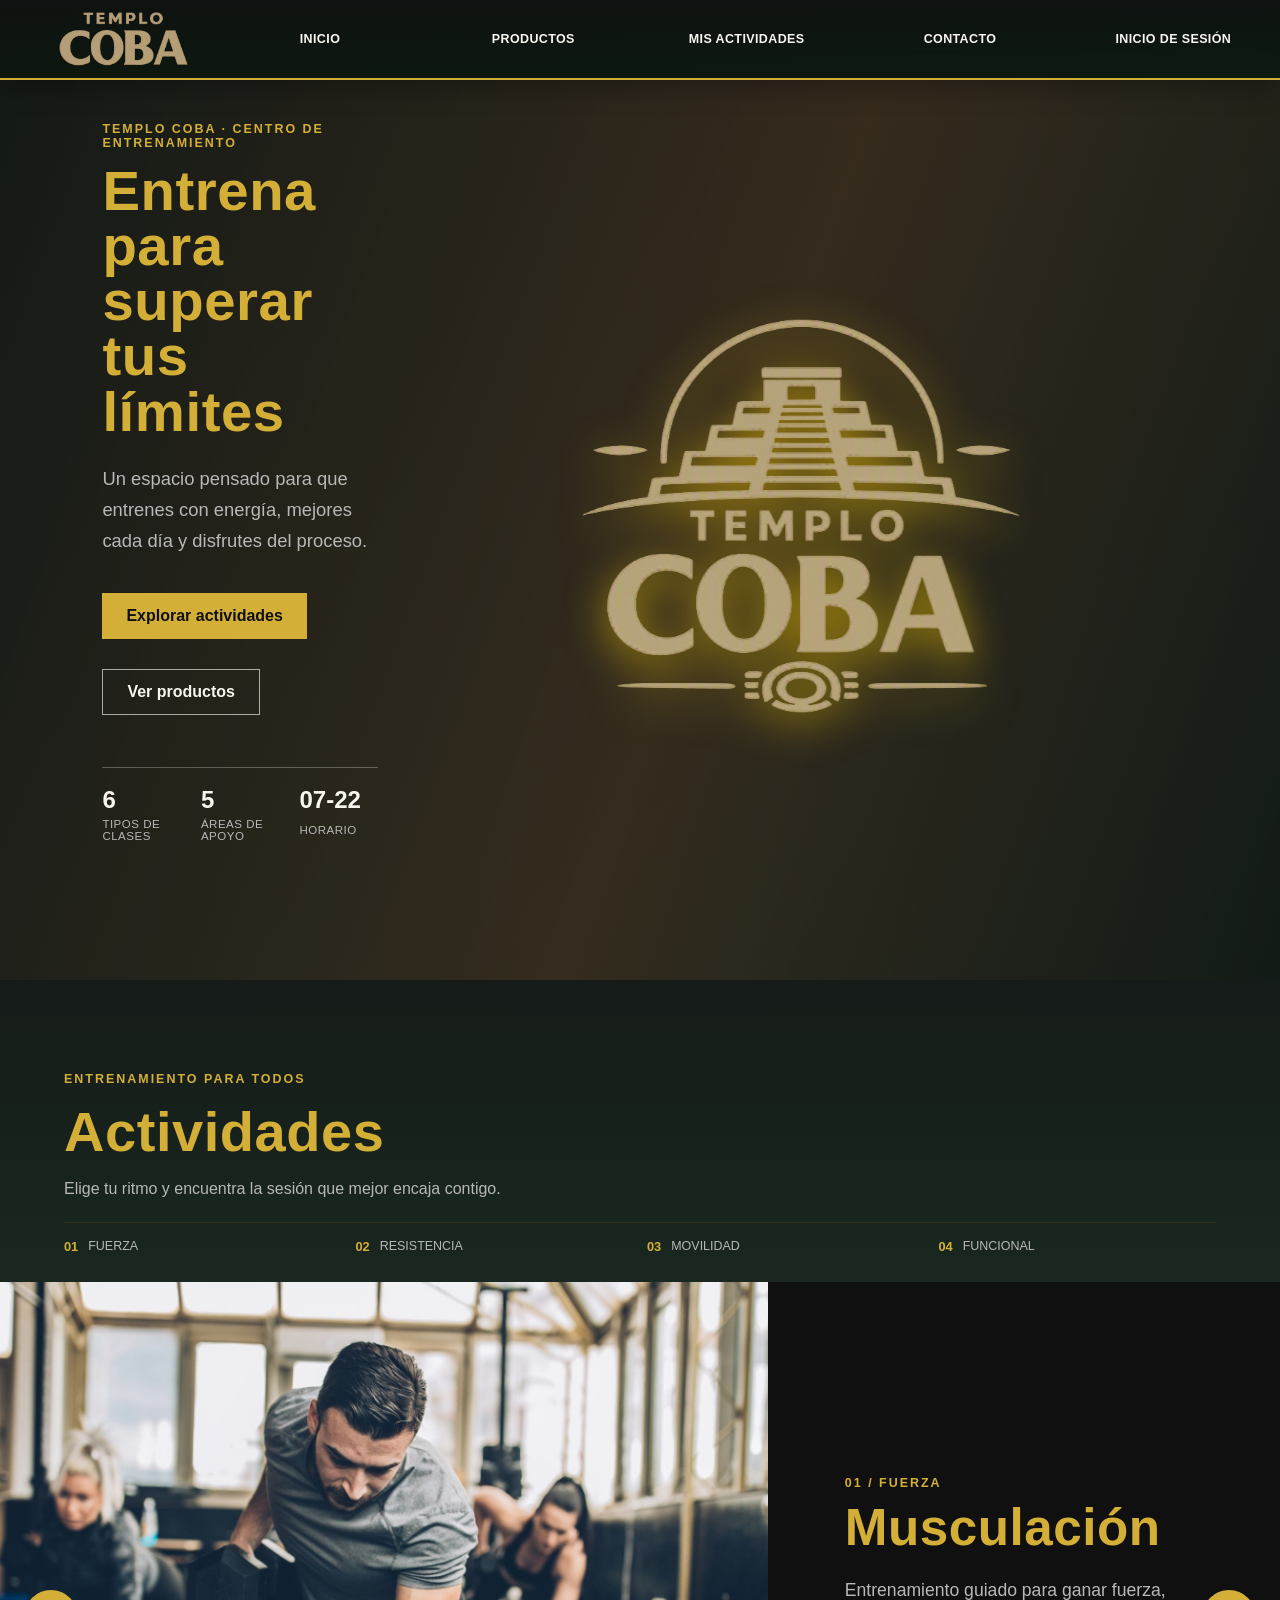
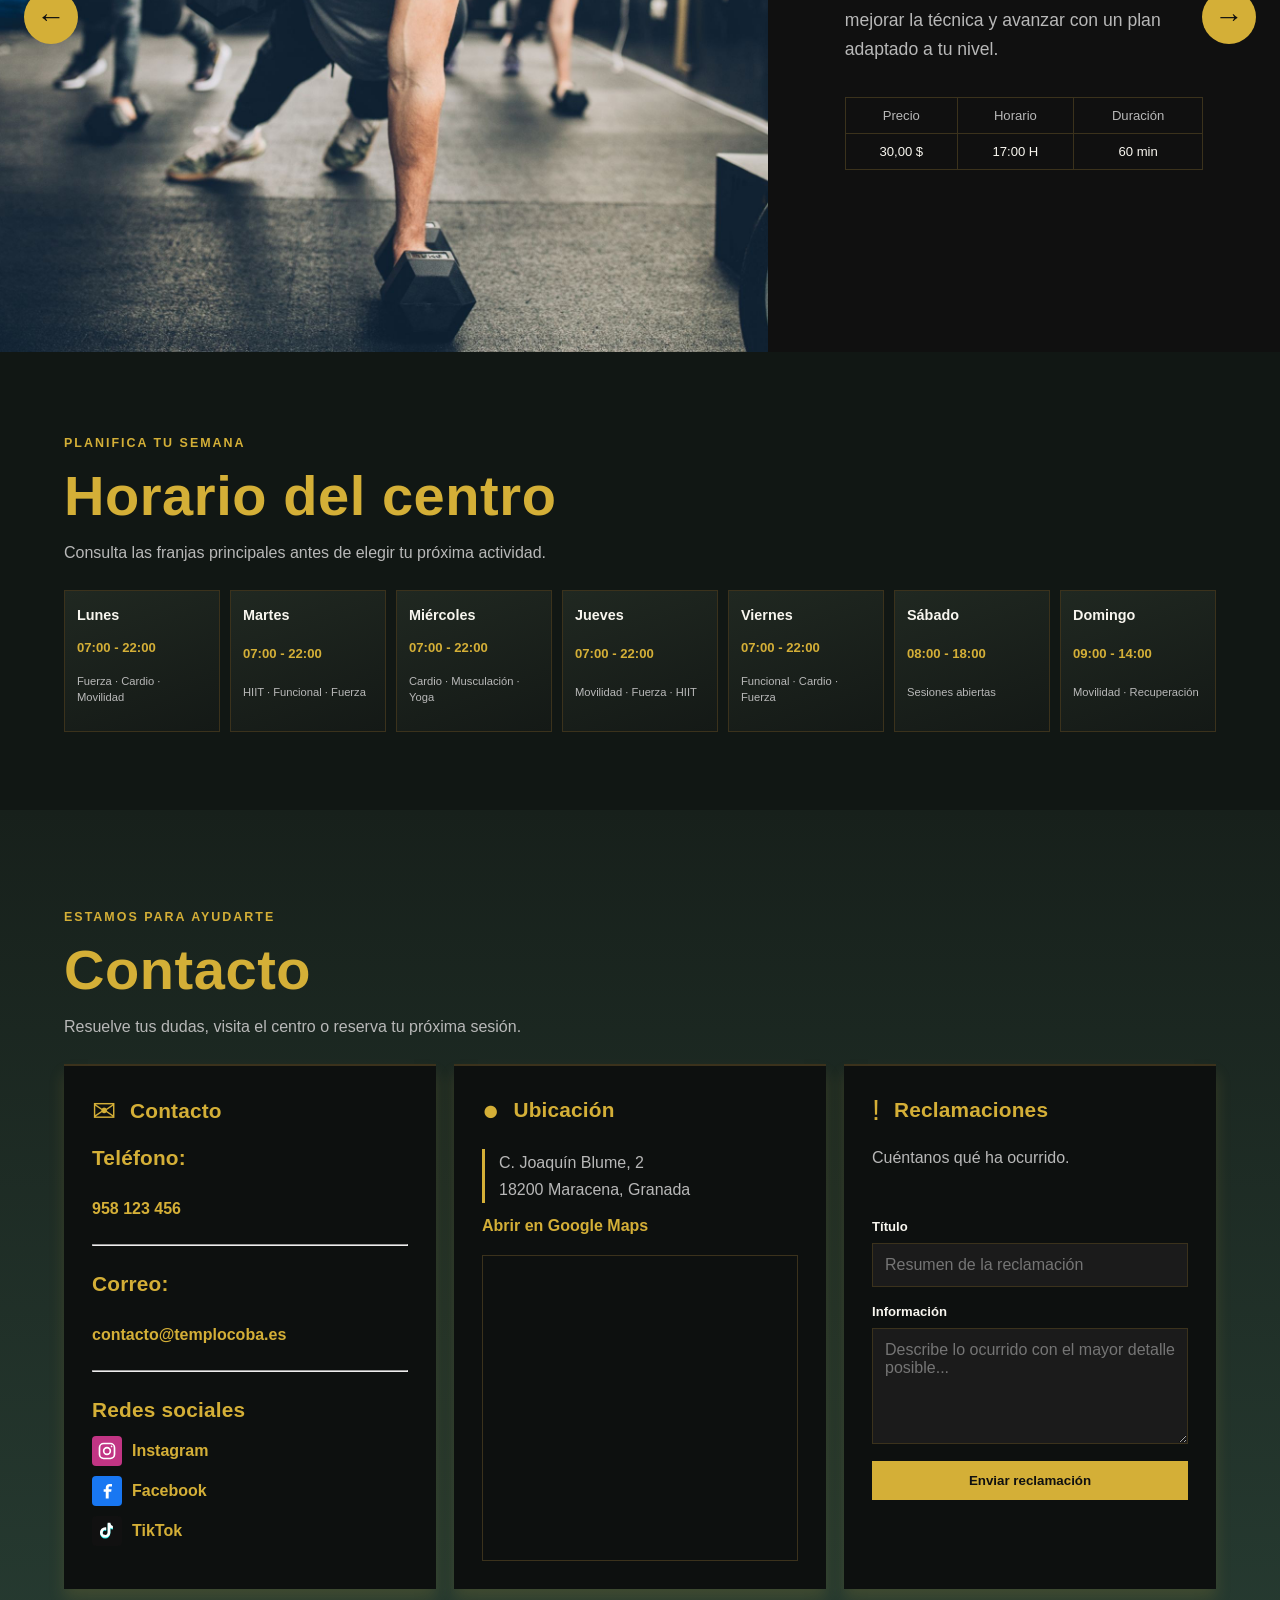
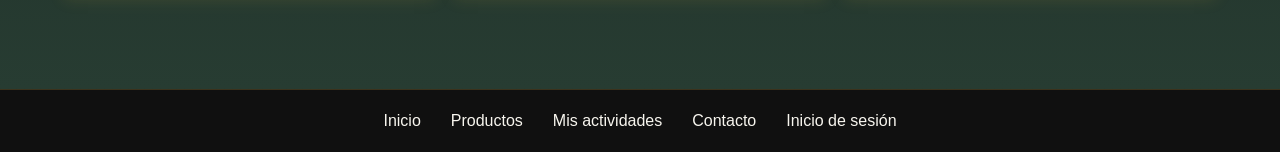
==== commit ad2d5199: "Información salvada" ====
--- a/index.html
+++ b/index.html
@@ -42,23 +42,6 @@
     </div>
     <img src="assets/img/logo_sin_fondo.png" alt="Logotipo del centro deportivo" id="logo-inicio">
 </nav>
-<!-- HORARIO -->
-<section id="horario-inicio" class="horario-inicio">
-    <div class="seccion-cabecera">
-        <p class="inicio-etiqueta">PLANIFICA TU SEMANA</p>
-        <h2>Horario del centro</h2>
-        <p>Consulta las franjas principales antes de elegir tu próxima actividad.</p>
-    </div>
-    <div class="horario-inicio-grid">
-        <article><strong>Lunes</strong><span>07:00 - 22:00</span><small>Fuerza · Cardio · Movilidad</small></article>
-        <article><strong>Martes</strong><span>07:00 - 22:00</span><small>HIIT · Funcional · Fuerza</small></article>
-        <article><strong>Miércoles</strong><span>07:00 - 22:00</span><small>Cardio · Musculación · Yoga</small></article>
-        <article><strong>Jueves</strong><span>07:00 - 22:00</span><small>Movilidad · Fuerza · HIIT</small></article>
-        <article><strong>Viernes</strong><span>07:00 - 22:00</span><small>Funcional · Cardio · Fuerza</small></article>
-        <article><strong>Sábado</strong><span>08:00 - 18:00</span><small>Sesiones abiertas</small></article>
-        <article><strong>Domingo</strong><span>09:00 - 14:00</span><small>Movilidad · Recuperación</small></article>
-    </div>
-</section>
 <!-- ACTIVIDADES -->
 <nav id="actividades">
     <div class="seccion-cabecera">
@@ -151,6 +134,23 @@
         <button class="flecha-carrusel flecha-carrusel-siguiente" type="button" aria-label="Siguiente actividad">&#8594;</button>
     </div>
 </nav>
+<!-- HORARIO -->
+<section id="horario-inicio" class="horario-inicio">
+    <div class="seccion-cabecera">
+        <p class="inicio-etiqueta">PLANIFICA TU SEMANA</p>
+        <h2>Horario del centro</h2>
+        <p>Consulta las franjas principales antes de elegir tu próxima actividad.</p>
+    </div>
+    <div class="horario-inicio-grid">
+        <article><strong>Lunes</strong><span>07:00 - 22:00</span><small>Fuerza · Cardio · Movilidad</small></article>
+        <article><strong>Martes</strong><span>07:00 - 22:00</span><small>HIIT · Funcional · Fuerza</small></article>
+        <article><strong>Miércoles</strong><span>07:00 - 22:00</span><small>Cardio · Musculación · Yoga</small></article>
+        <article><strong>Jueves</strong><span>07:00 - 22:00</span><small>Movilidad · Fuerza · HIIT</small></article>
+        <article><strong>Viernes</strong><span>07:00 - 22:00</span><small>Funcional · Cardio · Fuerza</small></article>
+        <article><strong>Sábado</strong><span>08:00 - 18:00</span><small>Sesiones abiertas</small></article>
+        <article><strong>Domingo</strong><span>09:00 - 14:00</span><small>Movilidad · Recuperación</small></article>
+    </div>
+</section>
 <!-- CONTACTO -->
 <nav id="contacto" class="contacto-seccion">
     <div class="seccion-cabecera">
@@ -167,7 +167,23 @@
             <div class="datos-contacto">
                 <a href="tel:+34958123456"><strong><h3>Teléfono:</h3></strong><br><span>958 123 456</span></a><br><br><hr><br>
                 <a href="mailto:hola@templocoba.es"><strong><h3>Correo:</h3></strong><br><span>contacto@templocoba.es</span></a><br><br><hr><br>
-                <div class="redes-sociales"><strong><h3>Redes sociales: </h3></strong><span><a href="https://www.instagram.com/" target="_blank" rel="noreferrer">Instagram</a><br><a href="https://www.facebook.com/" target="_blank" rel="noreferrer">Facebook</a><br><a href="https://www.tiktok.com/" target="_blank" rel="noreferrer">TikTok</a><br></span></div>
+                <div class="redes-sociales">
+                    <h3>Redes sociales</h3>
+                    <div class="redes-enlaces">
+                        <a href="https://www.instagram.com/" target="_blank" rel="noreferrer" aria-label="Instagram">
+                            <svg class="redes-icono instagram-icono" viewBox="0 0 24 24" aria-hidden="true"><rect x="3" y="3" width="18" height="18" rx="5"></rect><circle cx="12" cy="12" r="4"></circle><circle class="instagram-punto" cx="17.5" cy="6.5" r="1"></circle></svg>
+                            <span>Instagram</span>
+                        </a>
+                        <a href="https://www.facebook.com/" target="_blank" rel="noreferrer" aria-label="Facebook">
+                            <svg class="redes-icono facebook-icono" viewBox="0 0 24 24" aria-hidden="true"><path d="M14 21v-8h3l.5-3H14V8c0-.9.3-1.5 1.6-1.5H18V3.8c-.4-.1-1.6-.2-2.8-.2-2.8 0-4.7 1.7-4.7 4.8V10H8v3h2.5v8H14z"></path></svg>
+                            <span>Facebook</span>
+                        </a>
+                        <a href="https://www.tiktok.com/" target="_blank" rel="noreferrer" aria-label="TikTok">
+                            <svg class="redes-icono tiktok-icono" viewBox="0 0 24 24" aria-hidden="true"><path class="tiktok-sombra" d="M14 3h3c.2 2 1.3 3.5 3 4v3.2a8 8 0 0 1-3-1v5.5a6.2 6.2 0 1 1-6.2-6.2c.4 0 .8 0 1.2.1v3.3a3 3 0 1 0 1.8 2.8V3z"></path><path d="M13 2h3c.2 2 1.3 3.5 3 4v3.2a8 8 0 0 1-3-1v5.5a6.2 6.2 0 1 1-6.2-6.2c.4 0 .8 0 1.2.1v3.3a3 3 0 1 0 1.8 2.8V2z"></path></svg>
+                            <span>TikTok</span>
+                        </a>
+                    </div>
+                </div>
             </div>
         </article>
         <article class="tarjeta-contacto tarjeta-ubicacion">
--- a/assets/css/styles.css
+++ b/assets/css/styles.css
@@ -806,6 +806,39 @@
 .tarjeta-contacto-cabecera h3,
 .tarjeta-contacto-cabecera p {
     margin: 0;}
+.redes-sociales h3 {
+    margin-bottom: 14px;}
+.redes-enlaces {
+    display: grid;
+    gap: 10px;}
+.redes-enlaces a {
+    align-items: center;
+    display: flex;
+    gap: 10px;
+    width: fit-content;}
+.redes-icono {
+    border-radius: 4px;
+    fill: currentColor;
+    height: 30px;
+    padding: 5px;
+    width: 30px;}
+.instagram-icono {
+    background: #c13584;
+    color: #fff;}
+.instagram-icono rect,
+.instagram-icono circle:not(.instagram-punto) {
+    fill: none;
+    stroke: currentColor;
+    stroke-width: 2;}
+.facebook-icono {
+    background: #1877f2;
+    color: #fff;}
+.tiktok-icono {
+    background: #111;
+    color: #fff;}
+.tiktok-icono .tiktok-sombra {
+    fill: #25f4ee;
+    transform: translate(-1px, 0);}
 .contacto-form {
     display: grid;
     gap: 9px;
